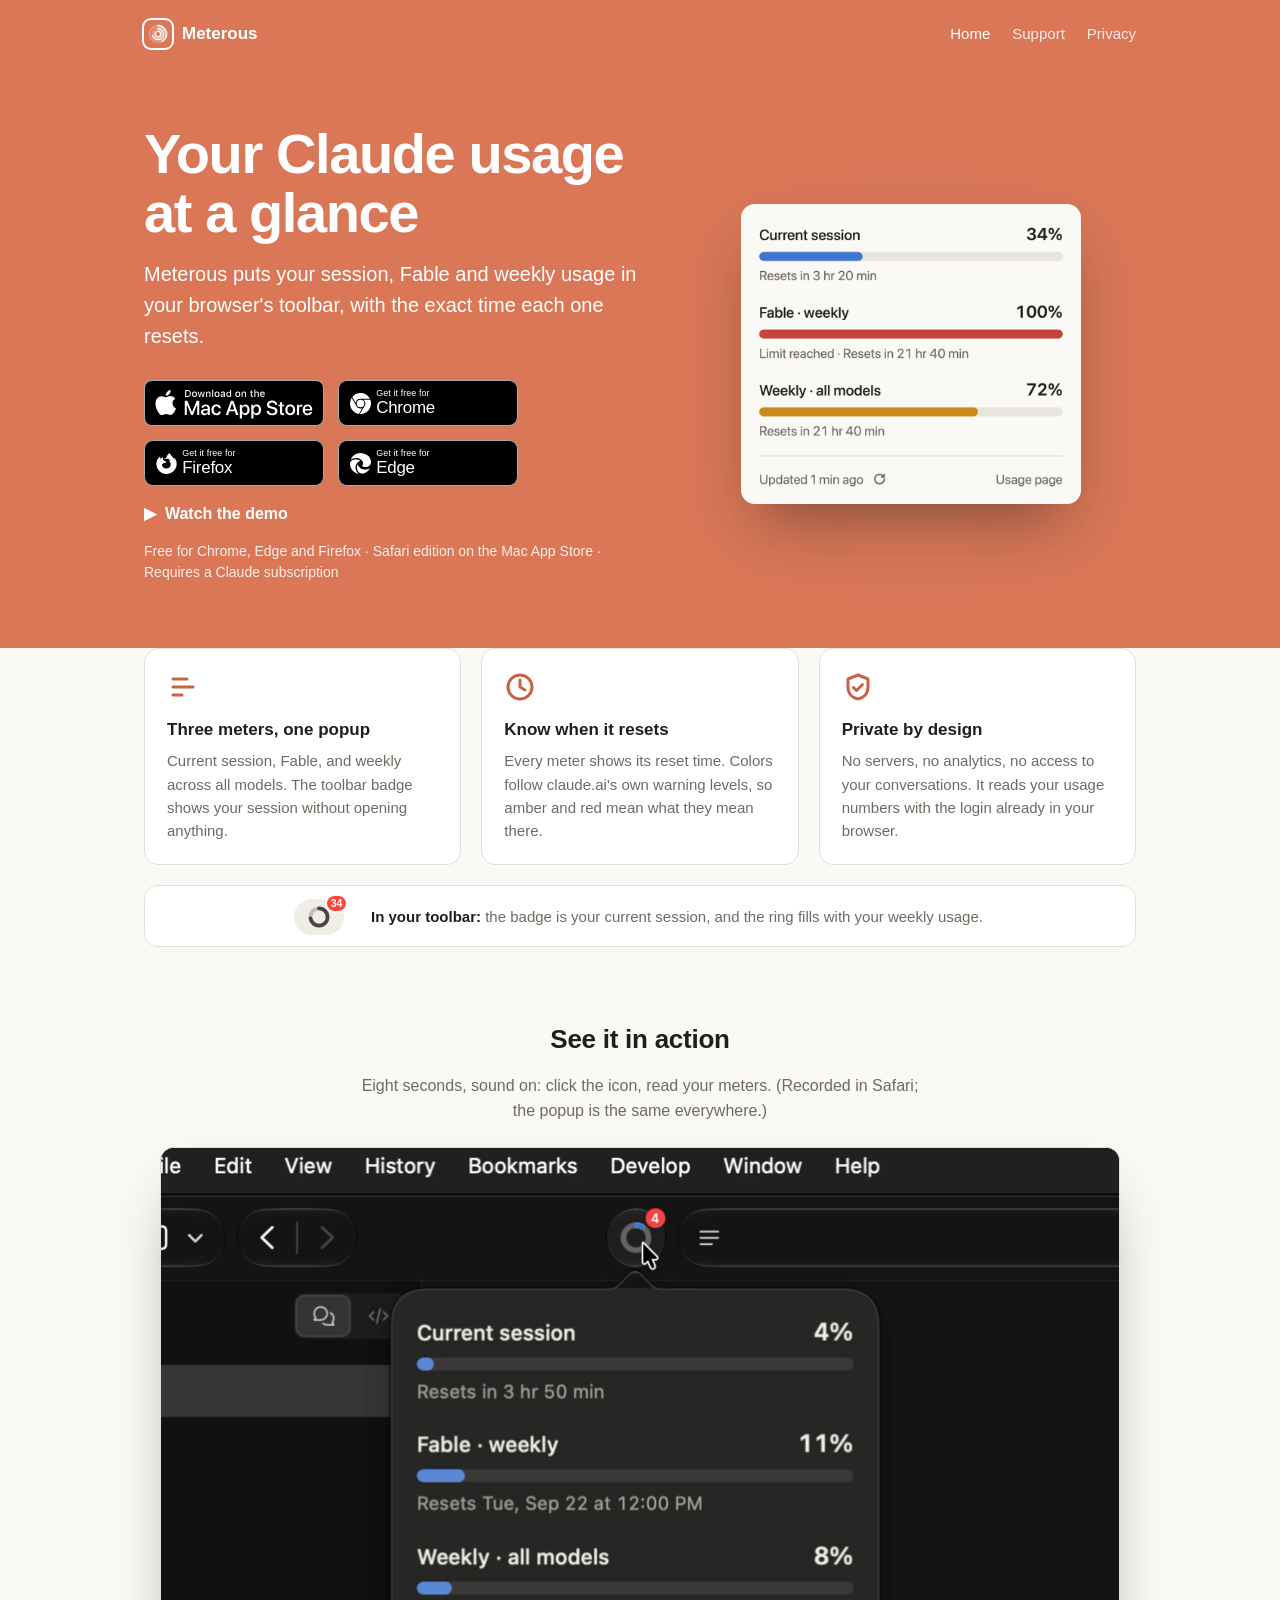
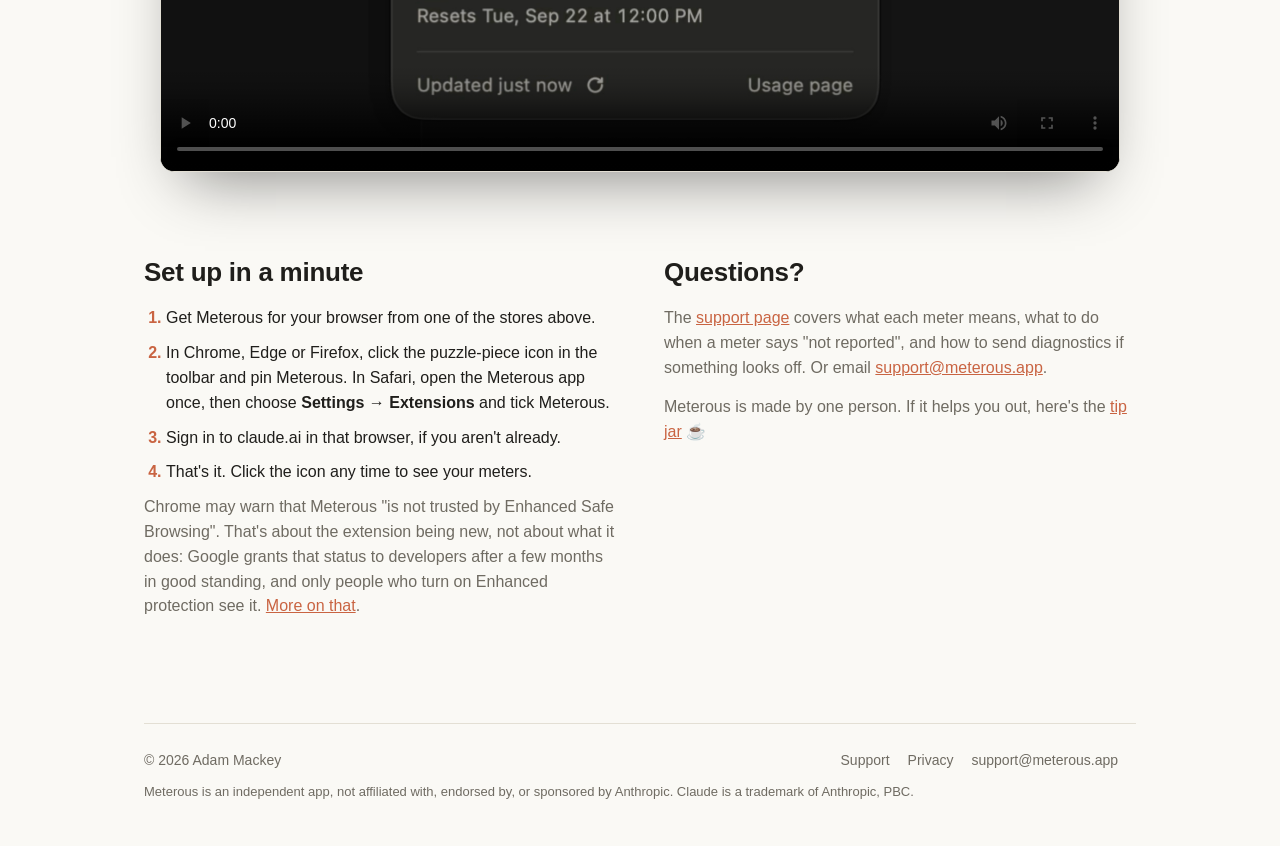
==== index.html @ 9066254f "The clay band from mackeye.app The nav and hero now sit on a full-width band of the icons' clay, #D9" ====
<!doctype html>
<html lang="en">
<head>
  <meta charset="utf-8">
  <meta name="viewport" content="width=device-width, initial-scale=1">
  <title>Meterous – your Claude usage at a glance</title>
  <meta name="description" content="A usage meter for Claude subscribers: session, Fable and weekly limits in your browser's toolbar, with the time each one resets. For Safari, Chrome, Edge and Firefox.">
  <meta name="theme-color" content="#c96442">
  <link rel="icon" type="image/png" sizes="192x192" href="favicon-192.png">
  <link rel="apple-touch-icon" href="icon.png">
  <meta property="og:type" content="website">
  <meta property="og:site_name" content="Meterous">
  <meta property="og:title" content="Meterous – your Claude usage at a glance">
  <meta property="og:description" content="A usage meter for Claude subscribers: session, Fable and weekly limits in your browser's toolbar, with the time each one resets. For Safari, Chrome, Edge and Firefox.">
  <meta property="og:url" content="https://meterous.app/">
  <link rel="canonical" href="https://meterous.app/">
  <script type="application/ld+json">{"@context": "https://schema.org", "@type": "WebSite", "name": "Meterous", "url": "https://meterous.app/"}</script>
  <meta property="og:image" content="https://meterous.app/og.png">
  <meta name="twitter:card" content="summary_large_image">
  <link rel="stylesheet" href="style.css?v=37">
</head>
<body>
<div class="wrap">
  <nav class="nav">
    <a class="brand" href="index.html"><img src="icon.png" width="28" height="28" alt="">Meterous</a>
    <div class="links"><a href="index.html" aria-current="page">Home</a><a href="support.html">Support</a><a href="privacy.html">Privacy</a></div>
  </nav>
  <section class="hero">
    <div>
      <h1>Your <span style="white-space:nowrap">Claude usage</span> <span style="white-space:nowrap">at a glance</span></h1>
      <p class="lead">Meterous puts your session, Fable and weekly usage in your browser's toolbar, with the exact time each one resets.</p>
      <div class="badges" id="installs">
        <a class="store-badge" href="https://apps.apple.com/app/id6812785648" rel="noopener"><img src="mac-app-store-badge-black.svg" width="180" height="46" alt="Download on the Mac App Store"></a>
        <a class="store-badge browser" href="https://chromewebstore.google.com/detail/meterous/bdcgeladkdlilimaijoaopiglppfdfkc" rel="noopener"><svg viewBox="0 0 24 24" width="24" height="24" fill="currentColor" aria-hidden="true"><path d="M12 0C8.21 0 4.831 1.757 2.632 4.501l3.953 6.848A5.454 5.454 0 0 1 12 6.545h10.691A12 12 0 0 0 12 0zM1.931 5.47A11.943 11.943 0 0 0 0 12c0 6.012 4.42 10.991 10.189 11.864l3.953-6.847a5.45 5.45 0 0 1-6.865-2.29zm13.342 2.166a5.446 5.446 0 0 1 1.45 7.09l.002.001h-.002l-5.344 9.257c.206.01.413.016.621.016 6.627 0 12-5.373 12-12 0-1.54-.29-3.011-.818-4.364zM12 16.364a4.364 4.364 0 1 1 0-8.728 4.364 4.364 0 0 1 0 8.728Z"/></svg><span><small>Get it free for</small>Chrome</span></a>
        <a class="store-badge browser" href="https://addons.mozilla.org/firefox/addon/meterous/" rel="noopener"><svg viewBox="0 0 24 24" width="24" height="24" fill="currentColor" aria-hidden="true"><path d="M8.824 7.287c.008 0 .004 0 0 0zm-2.8-1.4c.006 0 .003 0 0 0zm16.754 2.161c-.505-1.215-1.53-2.528-2.333-2.943.654 1.283 1.033 2.57 1.177 3.53l.002.02c-1.314-3.278-3.544-4.6-5.366-7.477-.091-.147-.184-.292-.273-.446a3.545 3.545 0 01-.13-.24 2.118 2.118 0 01-.172-.46.03.03 0 00-.027-.03.038.038 0 00-.021 0l-.006.001a.037.037 0 00-.01.005L15.624 0c-2.585 1.515-3.657 4.168-3.932 5.856a6.197 6.197 0 00-2.305.587.297.297 0 00-.147.37c.057.162.24.24.396.17a5.622 5.622 0 012.008-.523l.067-.005a5.847 5.847 0 011.957.222l.095.03a5.816 5.816 0 01.616.228c.08.036.16.073.238.112l.107.055a5.835 5.835 0 01.368.211 5.953 5.953 0 012.034 2.104c-.62-.437-1.733-.868-2.803-.681 4.183 2.09 3.06 9.292-2.737 9.02a5.164 5.164 0 01-1.513-.292 4.42 4.42 0 01-.538-.232c-1.42-.735-2.593-2.121-2.74-3.806 0 0 .537-2 3.845-2 .357 0 1.38-.998 1.398-1.287-.005-.095-2.029-.9-2.817-1.677-.422-.416-.622-.616-.8-.767a3.47 3.47 0 00-.301-.227 5.388 5.388 0 01-.032-2.842c-1.195.544-2.124 1.403-2.8 2.163h-.006c-.46-.584-.428-2.51-.402-2.913-.006-.025-.343.176-.389.206-.406.29-.787.616-1.136.974-.397.403-.76.839-1.085 1.303a9.816 9.816 0 00-1.562 3.52c-.003.013-.11.487-.19 1.073-.013.09-.026.181-.037.272a7.8 7.8 0 00-.069.667l-.002.034-.023.387-.001.06C.386 18.795 5.593 24 12.016 24c5.752 0 10.527-4.176 11.463-9.661.02-.149.035-.298.052-.448.232-1.994-.025-4.09-.753-5.844z"/></svg><span><small>Get it free for</small>Firefox</span></a>
        <a class="store-badge browser" href="https://microsoftedge.microsoft.com/addons/detail/meterous/lhjchlijanapakdhecnpmcanedojccgg" rel="noopener"><svg viewBox="0 0 24 24" width="24" height="24" fill="currentColor" aria-hidden="true"><path d="M21.86 17.86q.14 0 .25.12.1.13.1.25t-.11.33l-.32.46-.43.53-.44.5q-.21.25-.38.42l-.22.23q-.58.53-1.34 1.04-.76.51-1.6.91-.86.4-1.74.64t-1.67.24q-.9 0-1.69-.28-.8-.28-1.48-.78-.68-.5-1.22-1.17-.53-.66-.92-1.44-.38-.77-.58-1.6-.2-.83-.2-1.67 0-1 .32-1.96.33-.97.87-1.8.14.95.55 1.77.41.82 1.02 1.5.6.68 1.38 1.21.78.54 1.64.9.86.36 1.77.56.92.2 1.8.2 1.12 0 2.18-.24 1.06-.23 2.06-.72l.2-.1.2-.05zm-15.5-1.27q0 1.1.27 2.15.27 1.06.78 2.03.51.96 1.24 1.77.74.82 1.66 1.4-1.47-.2-2.8-.74-1.33-.55-2.48-1.37-1.15-.83-2.08-1.9-.92-1.07-1.58-2.33T.36 14.94Q0 13.54 0 12.06q0-.81.32-1.49.31-.68.83-1.23.53-.55 1.2-.96.66-.4 1.35-.66.74-.27 1.5-.39.78-.12 1.55-.12.7 0 1.42.1.72.12 1.4.35.68.23 1.32.57.63.35 1.16.83-.35 0-.7.07-.33.07-.65.23v-.02q-.63.28-1.2.74-.57.46-1.05 1.04-.48.58-.87 1.26-.38.67-.65 1.39-.27.71-.42 1.44-.15.72-.15 1.38zM11.96.06q1.7 0 3.33.39 1.63.38 3.07 1.15 1.43.77 2.62 1.93 1.18 1.16 1.98 2.7.49.94.76 1.96.28 1 .28 2.08 0 .89-.23 1.7-.24.8-.69 1.48-.45.68-1.1 1.22-.64.53-1.45.88-.54.24-1.11.36-.58.13-1.16.13-.42 0-.97-.03-.54-.03-1.1-.12-.55-.1-1.05-.28-.5-.19-.84-.5-.12-.09-.23-.24-.1-.16-.1-.33 0-.15.16-.35.16-.2.35-.5.2-.28.36-.68.16-.4.16-.95 0-1.06-.4-1.96-.4-.91-1.06-1.64-.66-.74-1.52-1.28-.86-.55-1.79-.89-.84-.3-1.72-.44-.87-.14-1.76-.14-1.55 0-3.06.45T.94 7.55q.71-1.74 1.81-3.13 1.1-1.38 2.52-2.35Q6.68 1.1 8.37.58q1.7-.52 3.58-.52Z"/></svg><span><small>Get it free for</small>Edge</span></a>
      </div>
      <p class="demo-link"><a id="watch-demo" href="#demo">▶&#xFE0E;&nbsp; Watch the demo</a></p>
      <p class="fineprint">Free for Chrome, Edge and Firefox · Safari edition on the Mac App Store · Requires a Claude subscription</p>
    </div>
    <div class="hero-shot">
      <picture>
        <source srcset="popup-dark.png" media="(prefers-color-scheme: dark)">
        <img src="popup-light.png" width="340" height="301" alt="The Meterous popup: three meters for the current session, Fable, and weekly usage">
      </picture>
    </div>
  </section>

  <section class="features">
    <div class="feature">
      <svg viewBox="0 0 32 32" width="32" height="32" fill="none" stroke="currentColor" stroke-width="3" stroke-linecap="round" aria-hidden="true"><path d="M6 8h14M6 16h20M6 24h9"/></svg>
      <h3>Three meters, one popup</h3>
      <p>Current session, Fable, and weekly across all models. The toolbar badge shows your session without opening anything.</p>
    </div>
    <div class="feature">
      <svg viewBox="0 0 32 32" width="32" height="32" fill="none" stroke="currentColor" stroke-width="3" stroke-linecap="round" aria-hidden="true"><circle cx="16" cy="16" r="12"/><path d="M16 9v7l5 3"/></svg>
      <h3>Know when it resets</h3>
      <p>Every meter shows its reset time. Colors follow claude.ai's own warning levels, so amber and red mean what they mean there.</p>
    </div>
    <div class="feature">
      <svg viewBox="0 0 32 32" width="32" height="32" fill="none" stroke="currentColor" stroke-width="3" stroke-linecap="round" stroke-linejoin="round" aria-hidden="true"><path d="M16 4l10 4v8c0 7-4.5 11-10 12C10.5 27 6 23 6 16V8z"/><path d="M11.5 16.5l3 3 6-6"/></svg>
      <h3>Private by design</h3>
      <p>No servers, no analytics, no access to your conversations. It reads your usage numbers with the login already in your browser.</p>
    </div>
  </section>

  <aside class="toolbar-note">
    <svg class="toolbar-icon" viewBox="0 0 60 44" width="60" height="44" role="img" aria-label="The Meterous toolbar icon: a ring partly filled, with a red badge reading 34">
      <rect class="tb-capsule" x="1" y="7" width="50" height="36" rx="18"/>
      <circle class="tb-track" cx="26" cy="25" r="8.6" fill="none" stroke-width="3.8"/>
      <circle class="tb-arc" cx="26" cy="25" r="8.6" fill="none" stroke-width="3.8" stroke-linecap="round" stroke-dasharray="38.9 54" transform="rotate(-90 26 25)"/>
      <rect class="tb-badge" x="33" y="3" width="21" height="17" rx="8.5"/>
      <text class="tb-badge-text" x="43.5" y="15.4" text-anchor="middle">34</text>
    </svg>
    <p><strong>In your toolbar:</strong> the badge is your current session, and the ring fills with your weekly usage.</p>
  </aside>

  <section class="demo" id="demo">
    <h2 class="section-title">See it in action</h2>
    <p class="section-note">Eight seconds, sound on: click the icon, read your meters. (Recorded in Safari; the popup is the same everywhere.)</p>
    <video class="demo-video" controls preload="metadata" playsinline poster="demo-poster.jpg?v=2" width="1920" height="1248">
      <source src="demo.mp4?v=2" type="video/mp4">
      Your browser can't play this video. <a href="demo.mp4?v=2">Download it</a> instead.
    </video>
  </section>

  <section class="howto">
    <div>
      <h2 class="section-title">Set up in a minute</h2>
      <ol class="steps">
        <li>Get Meterous for your browser from one of the stores above.</li>
        <li>In Chrome, Edge or Firefox, click the puzzle-piece icon in the toolbar and pin Meterous. In Safari, open the Meterous app once, then choose <strong>Settings → Extensions</strong> and tick Meterous.</li>
        <li>Sign in to claude.ai in that browser, if you aren't already.</li>
        <li>That's it. Click the icon any time to see your meters.</li>
      </ol>
      <p class="section-note">Chrome may warn that Meterous "is not trusted by Enhanced Safe Browsing". That's about the extension being new, not about what it does: Google grants that status to developers after a few months in good standing, and only people who turn on Enhanced protection see it. <a href="support.html">More on that</a>.</p>
    </div>
    <div>
      <h2 class="section-title">Questions?</h2>
      <p class="section-note">The <a href="support.html">support page</a> covers what each meter means, what to do when a meter says "not reported", and how to send diagnostics if something looks off. Or email <a href="mailto:support@meterous.app">support@meterous.app</a>.</p>
      <p class="section-note coffee">Meterous is made by one person. If it helps you out, here's the <a href="https://buymeacoffee.com/adammackey" rel="noopener">tip jar</a> ☕</p>
    </div>
  </section>
  <footer>
    <div class="row">
      <span>© 2026 Adam Mackey</span>
      <span><a href="support.html">Support</a><a href="privacy.html">Privacy</a><a href="mailto:support@meterous.app">support@meterous.app</a></span>
    </div>
    <p class="legal">Meterous is an independent app, not affiliated with, endorsed by, or sponsored by Anthropic. Claude is a trademark of Anthropic, PBC.</p>
  </footer>
</div>
<script>
  // "Watch the demo": scroll to the player and start it (a click counts as a user gesture).
  document.getElementById("watch-demo").addEventListener("click", (e) => {
    const video = document.querySelector(".demo-video");
    if (!video) return;
    e.preventDefault();
    video.scrollIntoView({ behavior: "smooth", block: "center" });
    video.play().catch(() => {});
  });
</script>
</body>
</html>
---- style.css ----
/* ==== BEGIN SHARED — generated from ~/SiteStyle/base.css by ~/SiteStyle/sync.py. Edit it there, not here. ==== */
/* Shared stylesheet for meterous.app and pulseous.app.
   This file is the source of truth. ~/SiteStyle/sync.py copies it, verbatim, into
   the marked block at the top of each site's style.css; each site's own components
   follow that block. Edit here, then run sync.py — never edit the copies. */
:root {
  color-scheme: light dark;
  --bg: #faf9f5;
  --card: #ffffff;
  --text: #1f1e1b;
  --muted: #6f6b62;
  --line: #e3dfd4;
  --accent: #c96442;
  --band: #d97757;   /* the apps' clay: their icons' colour, and MackEye's --clay */
  --on-band: #fff;
}
@media (prefers-color-scheme: dark) {
  :root { --bg: #262624; --card: #2f2e2b; --text: #f0eee6; --muted: #a6a39a; --line: #3f3d39; --accent: #d97757; }
}
* { box-sizing: border-box; }
body {
  margin: 0;
  background: var(--bg);
  color: var(--text);
  font: 16px/1.55 -apple-system, BlinkMacSystemFont, "Helvetica Neue", Helvetica, Arial, sans-serif;
}
/* The hero glow reaches past the screenshot, and on a phone that is past the edge of the
   screen: the page scrolled sideways, and Chrome on Android zoomed out to fit it. Clip it
   at the edge. It has to be on both elements: set on body alone, the value is handed up
   to the viewport and body itself goes back to visible, so nothing is clipped. */
html, body { overflow-x: hidden; overflow-x: clip; }
a { color: var(--accent); }
.wrap { max-width: 1040px; margin: 0 auto; padding: 0 24px; }
.narrow { max-width: 720px; }

/* The band, as on mackeye.app (2026-09-28): the nav and the hero sit on a full-width
   band of the apps' clay, with white text, in light and dark mode alike. It's their own
   background, stretched to the window's edges by a spread shadow and clipped back to
   their height, so the markup stays as it is. Support and Privacy get just the nav. */
.nav, .hero { background: var(--band); box-shadow: 0 0 0 100vmax var(--band); clip-path: inset(0 -100vmax); }

/* Navigation */
.nav { display: flex; align-items: center; justify-content: space-between; padding: 20px 0; }
.brand { display: flex; align-items: center; gap: 10px; color: var(--on-band); text-decoration: none; font-weight: 600; font-size: 17px; }
/* A white ring, so the clay tile doesn't vanish into the clay band. */
.brand img { width: 28px; height: 28px; border-radius: 7px; box-shadow: 0 0 0 2px var(--on-band); }
.nav .links a { margin-left: 22px; color: var(--on-band); opacity: 0.85; text-decoration: none; font-size: 15px; }
.nav .links a:hover, .nav .links a[aria-current] { opacity: 1; }

/* Home: hero */
.hero { display: grid; grid-template-columns: 1.1fr 1fr; gap: 48px; align-items: center; padding: 56px 0 64px; }
.hero h1 { margin: 0 0 16px; font-size: 56px; line-height: 1.06; letter-spacing: -0.025em; text-wrap: balance; color: var(--on-band); }
.lead { margin: 0 0 28px; font-size: 20px; color: var(--muted); }
.cta { display: inline-flex; align-items: center; gap: 9px; padding: 12px 20px; border-radius: 10px; background: var(--accent); color: #fff; text-decoration: none; font-weight: 600; }
.cta svg { display: block; flex: none; }
.demo-link { margin: 16px 0 0; }
.demo-link a { color: var(--text); font-weight: 600; text-decoration: none; }
.demo-link a:hover { color: var(--accent); }
.cta:hover { filter: brightness(1.06); }
.cta.soon { background: var(--card); color: var(--muted); border: 1px solid var(--line); font-weight: 500; }
.cta-row { display: flex; flex-wrap: wrap; gap: 12px; align-items: center; }
.fineprint { margin: 14px 0 0; font-size: 14px; color: var(--muted); }
/* On the band. White on clay is 3.1:1, so the lead gets a little more weight. */
.hero .lead { color: var(--on-band); font-weight: 500; }
.hero .fineprint { color: var(--on-band); opacity: 0.88; }
.hero .demo-link a, .hero .demo-link a:hover { color: var(--on-band); }
.hero .demo-link a:hover { text-decoration: underline; }
/* Store badges. Apple's badge is Apple's own artwork, shown exactly as supplied: its
   marketing guidelines ask for the black one whenever other stores' badges sit beside
   it, first in the row, never modified or animated (so: no hover effect), at least 40px
   tall, with clear space of a quarter of its height. The browser badges are ours, drawn
   to match it. Their glyph and type are sized in cqw, relative to the badge, so they
   shrink in step with Apple's artwork when the grid narrows on a phone; the px values
   are for browsers without container units. The logo sits at the left inset Apple's
   logo uses and the text follows it, left-aligned, the way Apple's badge is laid out.
   Centring the text was tried twice (logo and text centred together, then text centred
   beside a left logo) and both looked off next to Apple's badge. */
.badges { display: grid; grid-template-columns: repeat(2, minmax(0, 180px)); gap: 14px; }
.store-badge { display: block; border-radius: 5% / 19.5%; color: #fff; text-decoration: none; }
.store-badge img { display: block; width: 100%; height: auto; }
.store-badge.browser { container-type: inline-size; display: flex; align-items: center; gap: 3.6%; aspect-ratio: 156.1 / 40; padding: 0 5.9%; border: 1px solid #a6a6a6; background: #000; }
.store-badge.browser svg { display: block; flex: none; width: 24px; height: 24px; width: 13.4cqw; height: 13.4cqw; }
.store-badge.browser span { display: block; font-size: 19.5px; font-size: 10.8cqw; font-weight: 450; line-height: 1; letter-spacing: -0.015em; white-space: nowrap; }
.store-badge.browser small { display: block; margin-bottom: 2px; margin-bottom: 0.9cqw; font-size: 10px; font-size: 5.7cqw; font-weight: 400; letter-spacing: 0.01em; }
/* On the band, a deep shadow gives the popup its depth. (It had a clay glow behind it,
   which meant nothing once the band was clay too.) */
.hero-shot { position: relative; margin: 0; justify-self: center; }
.hero-shot picture { display: block; }
.hero-shot img { display: block; width: 340px; max-width: 100%; height: auto; border-radius: 14px; box-shadow: 0 30px 60px -20px rgba(31, 30, 27, 0.5); }

/* Home: features and steps */
.features { display: grid; grid-template-columns: repeat(3, 1fr); gap: 20px; padding-bottom: 20px; }
.feature { padding: 22px; border-radius: 14px; background: var(--card); border: 1px solid var(--line); }
.feature svg { display: block; width: 32px; height: 32px; margin-bottom: 14px; color: var(--accent); }
.feature h3 { margin: 0 0 6px; font-size: 17px; }
.feature p { margin: 0; font-size: 15px; color: var(--muted); }
.howto { display: grid; grid-template-columns: 1fr 1fr; gap: 48px; padding-bottom: 80px; }
.section-title { margin: 0 0 14px; font-size: 26px; letter-spacing: -0.01em; }
.section-note { margin: 0; color: var(--muted); }
.coffee { margin-top: 14px; }
ol.steps { margin: 0; padding-left: 22px; }
ol.steps li { margin: 10px 0; }
ol.steps li::marker { color: var(--accent); font-weight: 600; }

/* Home: demo video */
.demo { padding-bottom: 80px; text-align: center; }
.demo .section-note { max-width: 560px; margin: 0 auto; }
.demo-video { display: block; width: 100%; max-width: 960px; height: auto; margin: 24px auto 0; border-radius: 14px; border: 1px solid var(--line); box-shadow: 0 30px 60px -24px rgba(0, 0, 0, 0.45); background: #000; }

/* Support and privacy pages */
header.page { text-align: left; margin: 24px 0 36px; }
header.page img { width: 88px; height: 88px; border-radius: 20px; }
header.page h1 { margin: 12px 0 4px; font-size: 32px; letter-spacing: -0.01em; }
.tagline { margin: 0; font-size: 18px; color: var(--muted); }
h2 { margin: 40px 0 12px; font-size: 20px; }
h3 { margin: 24px 0 6px; font-size: 16px; }
.note { padding: 14px 18px; border-radius: 12px; background: var(--card); border: 1px solid var(--line); }
kbd { padding: 1px 6px; border: 1px solid var(--line); border-bottom-width: 2px; border-radius: 5px; background: var(--card); font: 13px ui-monospace, Menlo, monospace; }

/* Footer */
footer { margin-top: 24px; border-top: 1px solid var(--line); padding: 26px 0 44px; font-size: 14px; color: var(--muted); }
footer .row { display: flex; flex-wrap: wrap; gap: 8px 24px; justify-content: space-between; }
footer a { color: var(--muted); text-decoration: none; margin-right: 18px; }
footer a:hover { color: var(--text); }
footer .legal { margin: 10px 0 0; font-size: 13px; }

@media (max-width: 980px) {
  .hero { grid-template-columns: 1fr; gap: 36px; padding: 32px 0 56px; }
}

@media (max-width: 760px) {
  .hero { grid-template-columns: 1fr; gap: 32px; padding: 24px 0 48px; }
  .hero h1 { font-size: 36px; }
  .features, .howto { grid-template-columns: 1fr; }
}

/* Narrower than this, two badges side by side would take Apple's below its 40px minimum. */
@media (max-width: 374px) {
  .badges { grid-template-columns: minmax(0, 180px); }
}
/* ==== END SHARED ==== */

/* ==== Meterous only ==== */

/* One slim line under the hero: what the toolbar icon is telling you. */
.toolbar-note { display: flex; align-items: center; justify-content: center; gap: 18px; margin: 0 0 72px; padding: 10px 22px 10px 18px; border-radius: 14px; background: var(--card); border: 1px solid var(--line); }
.toolbar-note p { margin: 0; color: var(--muted); font-size: 15px; }
.toolbar-note strong { color: var(--text); font-weight: 600; }
/* The real toolbar icon, as Safari draws it on most sites: grey ring (weekly), red badge (session). */
.toolbar-icon { display: block; flex: none; width: 60px; height: 44px; margin-top: -4px; }
.tb-capsule { fill: var(--line); opacity: 0.55; }
.tb-track { stroke: var(--muted); opacity: 0.35; }
.tb-arc { stroke: var(--text); opacity: 0.75; }
.tb-badge { fill: #ff453a; stroke: var(--card); stroke-width: 2; }
.tb-badge-text { fill: #fff; font: 700 10.5px -apple-system, BlinkMacSystemFont, "Helvetica Neue", sans-serif; }
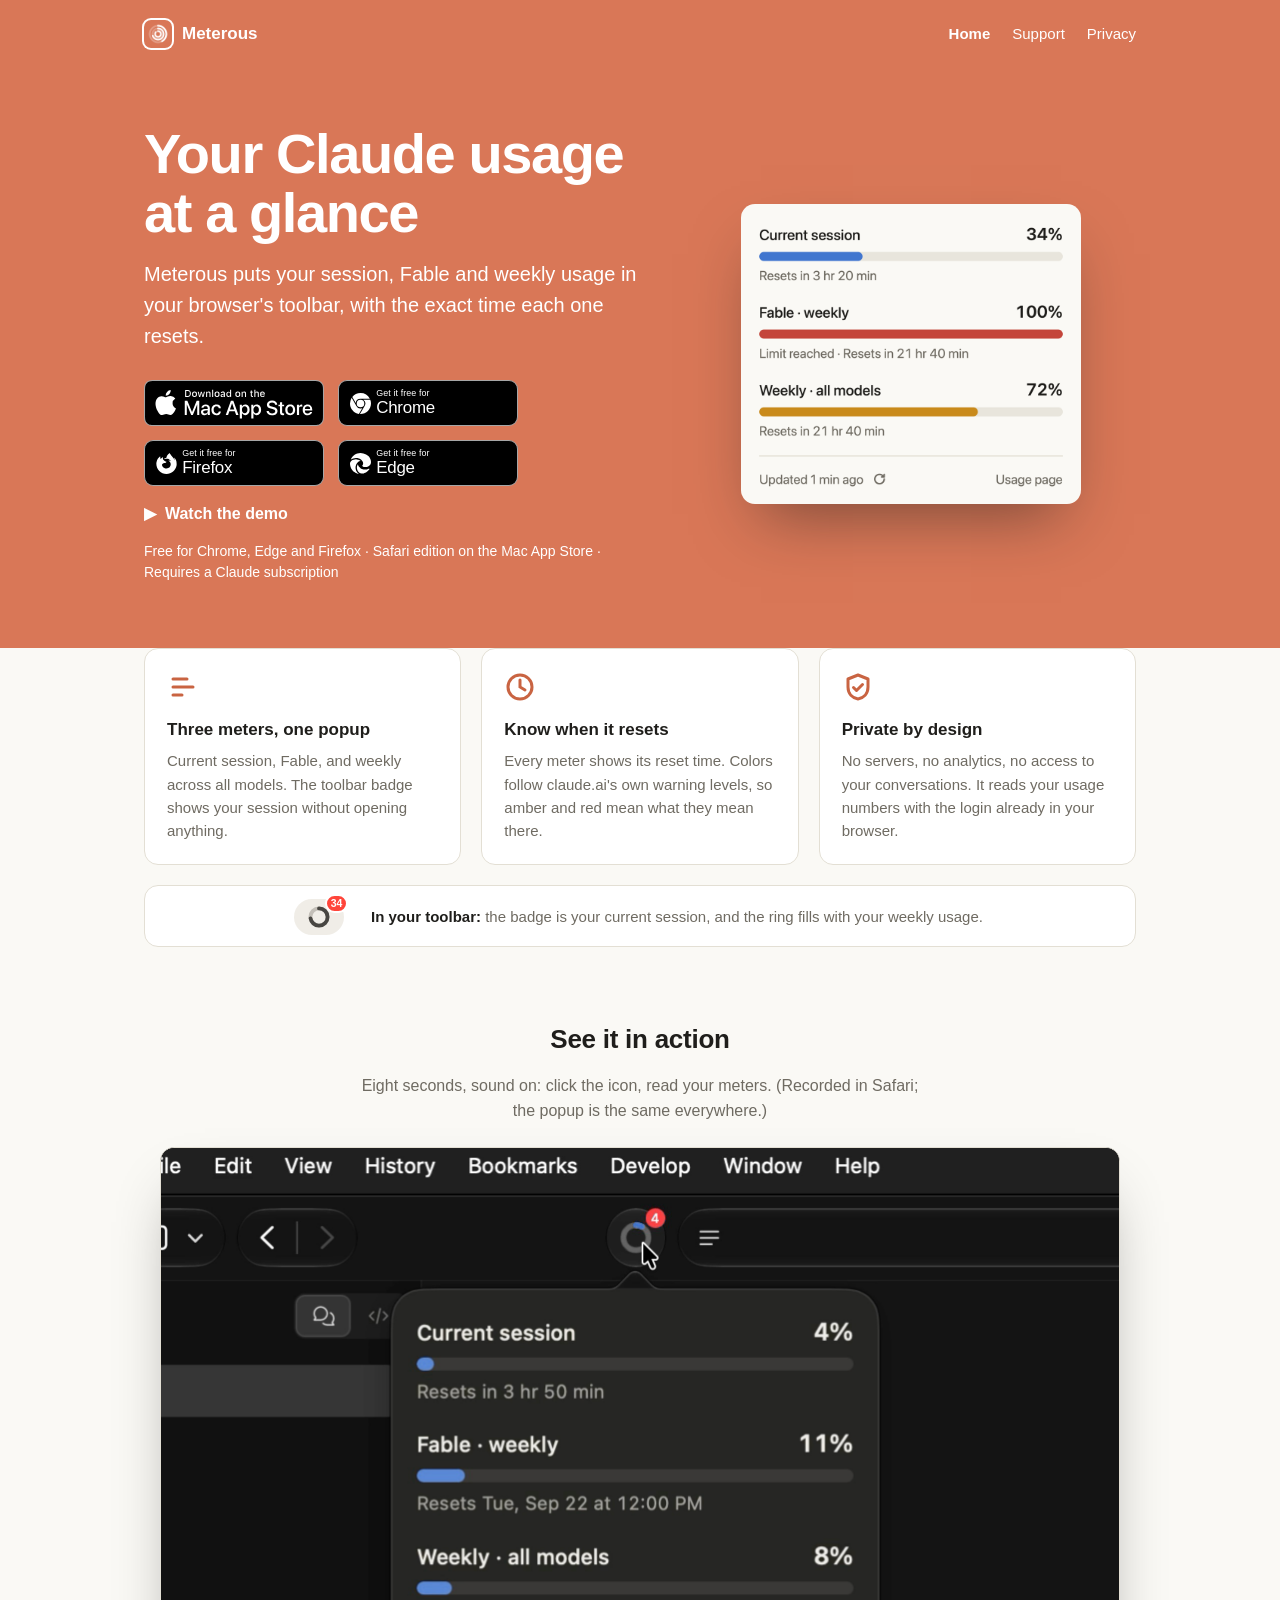
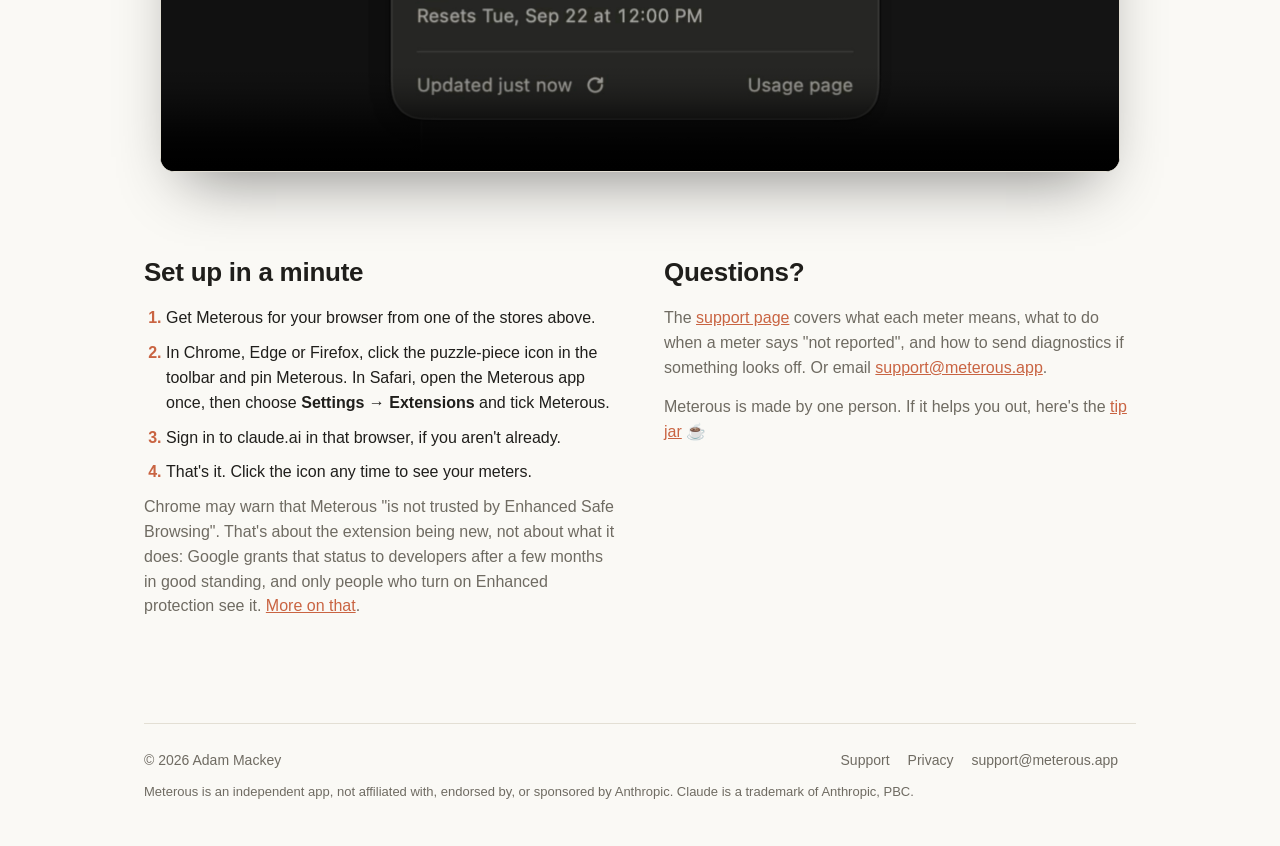
==== commit c96000a7: "Clearer text on the clay band, and a nav that fits at 320px The nav links and the hero's fine print " ====
--- a/index.html
+++ b/index.html
@@ -17,7 +17,7 @@
   <script type="application/ld+json">{"@context": "https://schema.org", "@type": "WebSite", "name": "Meterous", "url": "https://meterous.app/"}</script>
   <meta property="og:image" content="https://meterous.app/og.png">
   <meta name="twitter:card" content="summary_large_image">
-  <link rel="stylesheet" href="style.css?v=37">
+  <link rel="stylesheet" href="style.css?v=38">
 </head>
 <body>
 <div class="wrap">
--- a/style.css
+++ b/style.css
@@ -38,14 +38,20 @@
    background, stretched to the window's edges by a spread shadow and clipped back to
    their height, so the markup stays as it is. Support and Privacy get just the nav. */
 .nav, .hero { background: var(--band); box-shadow: 0 0 0 100vmax var(--band); clip-path: inset(0 -100vmax); }
+/* The nav's clay reaches 1px under it, so where it meets the hero mid-pixel the page
+   behind can't show through as a dark hairline. The hero paints over the overlap. */
+.nav { clip-path: inset(0 -100vmax -1px); }
 
 /* Navigation */
 .nav { display: flex; align-items: center; justify-content: space-between; padding: 20px 0; }
 .brand { display: flex; align-items: center; gap: 10px; color: var(--on-band); text-decoration: none; font-weight: 600; font-size: 17px; }
 /* A white ring, so the clay tile doesn't vanish into the clay band. */
 .brand img { width: 28px; height: 28px; border-radius: 7px; box-shadow: 0 0 0 2px var(--on-band); }
-.nav .links a { margin-left: 22px; color: var(--on-band); opacity: 0.85; text-decoration: none; font-size: 15px; }
-.nav .links a:hover, .nav .links a[aria-current] { opacity: 1; }
+/* Full white: dimming them dropped them to about 2.7:1 on the clay. The current page is
+   marked by weight instead. */
+.nav .links a { margin-left: 22px; color: var(--on-band); text-decoration: none; font-size: 15px; }
+.nav .links a[aria-current] { font-weight: 600; }
+.nav .links a:hover { text-decoration: underline; text-underline-offset: 4px; }
 
 /* Home: hero */
 .hero { display: grid; grid-template-columns: 1.1fr 1fr; gap: 48px; align-items: center; padding: 56px 0 64px; }
@@ -62,7 +68,7 @@
 .fineprint { margin: 14px 0 0; font-size: 14px; color: var(--muted); }
 /* On the band. White on clay is 3.1:1, so the lead gets a little more weight. */
 .hero .lead { color: var(--on-band); font-weight: 500; }
-.hero .fineprint { color: var(--on-band); opacity: 0.88; }
+.hero .fineprint { color: var(--on-band); }
 .hero .demo-link a, .hero .demo-link a:hover { color: var(--on-band); }
 .hero .demo-link a:hover { text-decoration: underline; }
 /* Store badges. Apple's badge is Apple's own artwork, shown exactly as supplied: its
@@ -134,6 +140,13 @@
   .features, .howto { grid-template-columns: 1fr; }
 }
 
+/* Narrower than 360px the nav doesn't fit on one line, and the overflow clip cut off its last
+   link ("Privacy" at 320px). Let the links drop to a second line instead. */
+@media (max-width: 359px) {
+  .nav { flex-wrap: wrap; row-gap: 6px; }
+  .nav .links a:first-child { margin-left: 0; }
+}
+
 /* Narrower than this, two badges side by side would take Apple's below its 40px minimum. */
 @media (max-width: 374px) {
   .badges { grid-template-columns: minmax(0, 180px); }
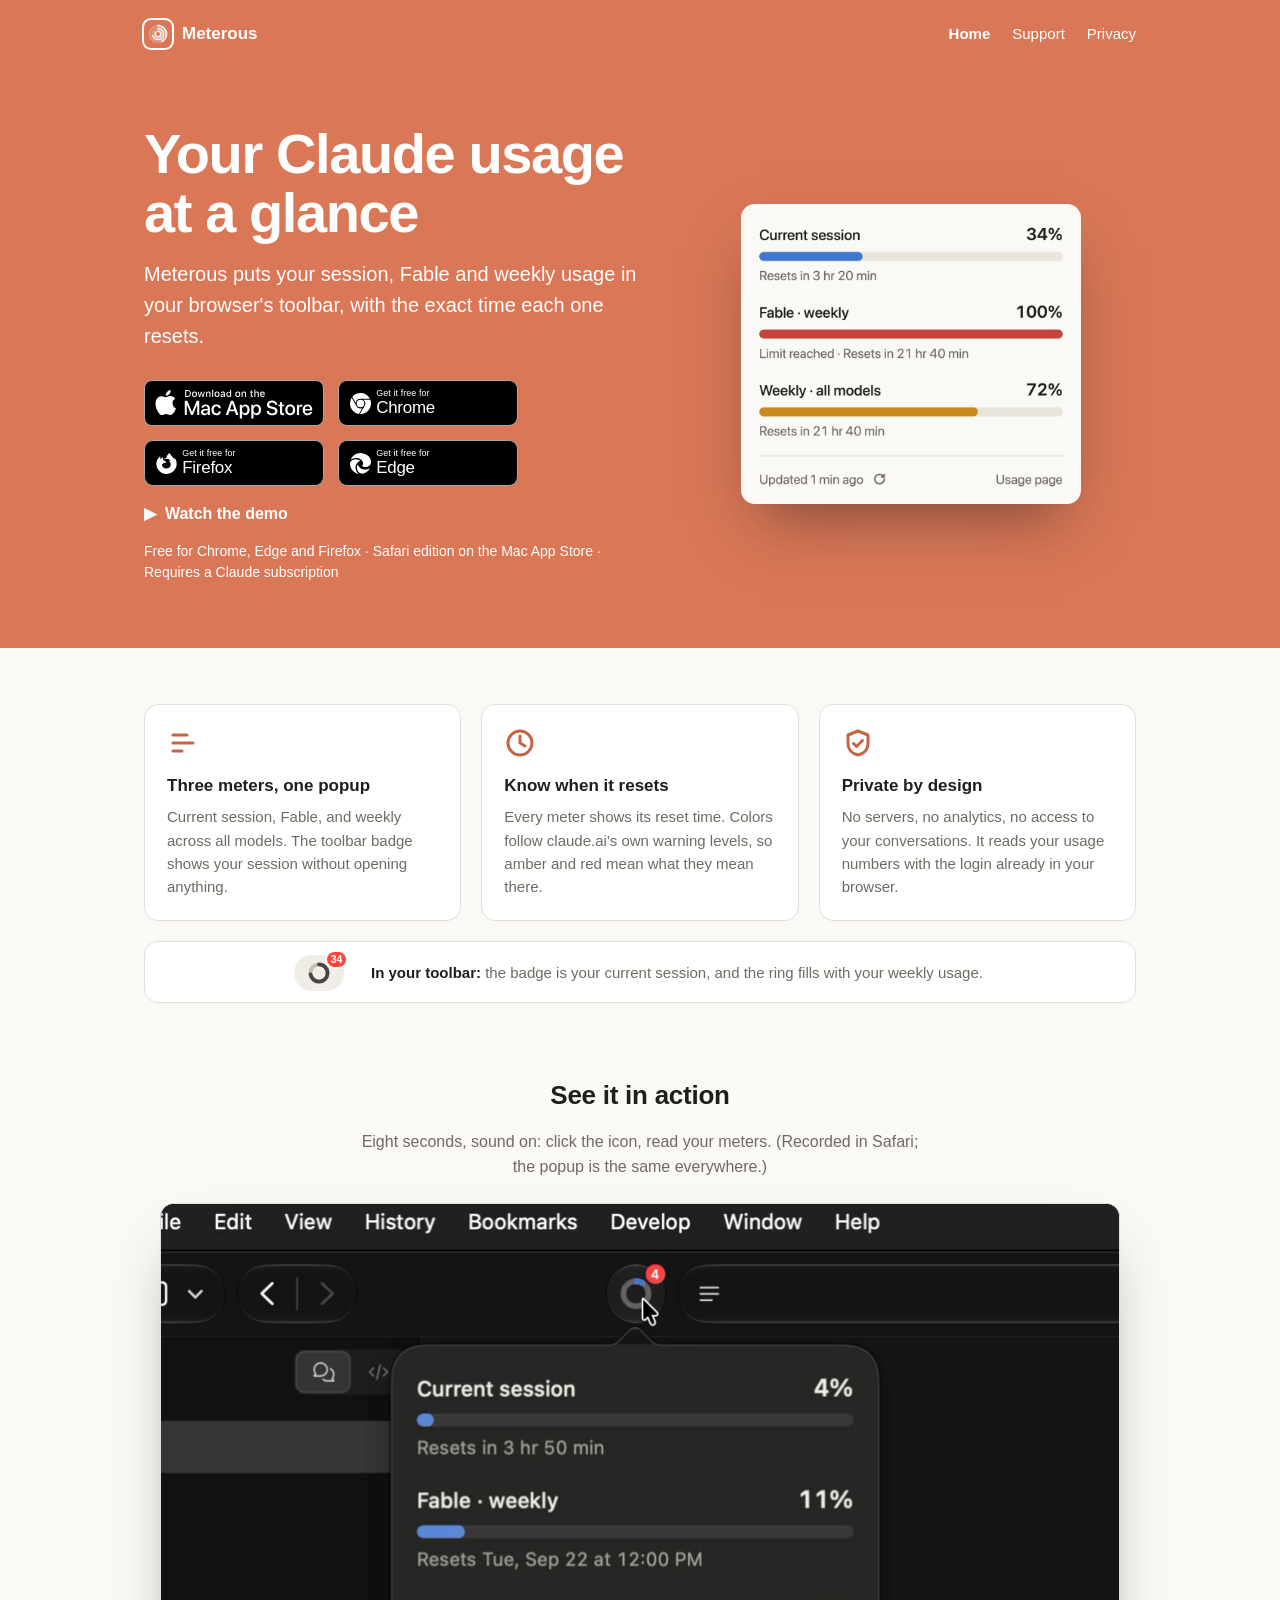
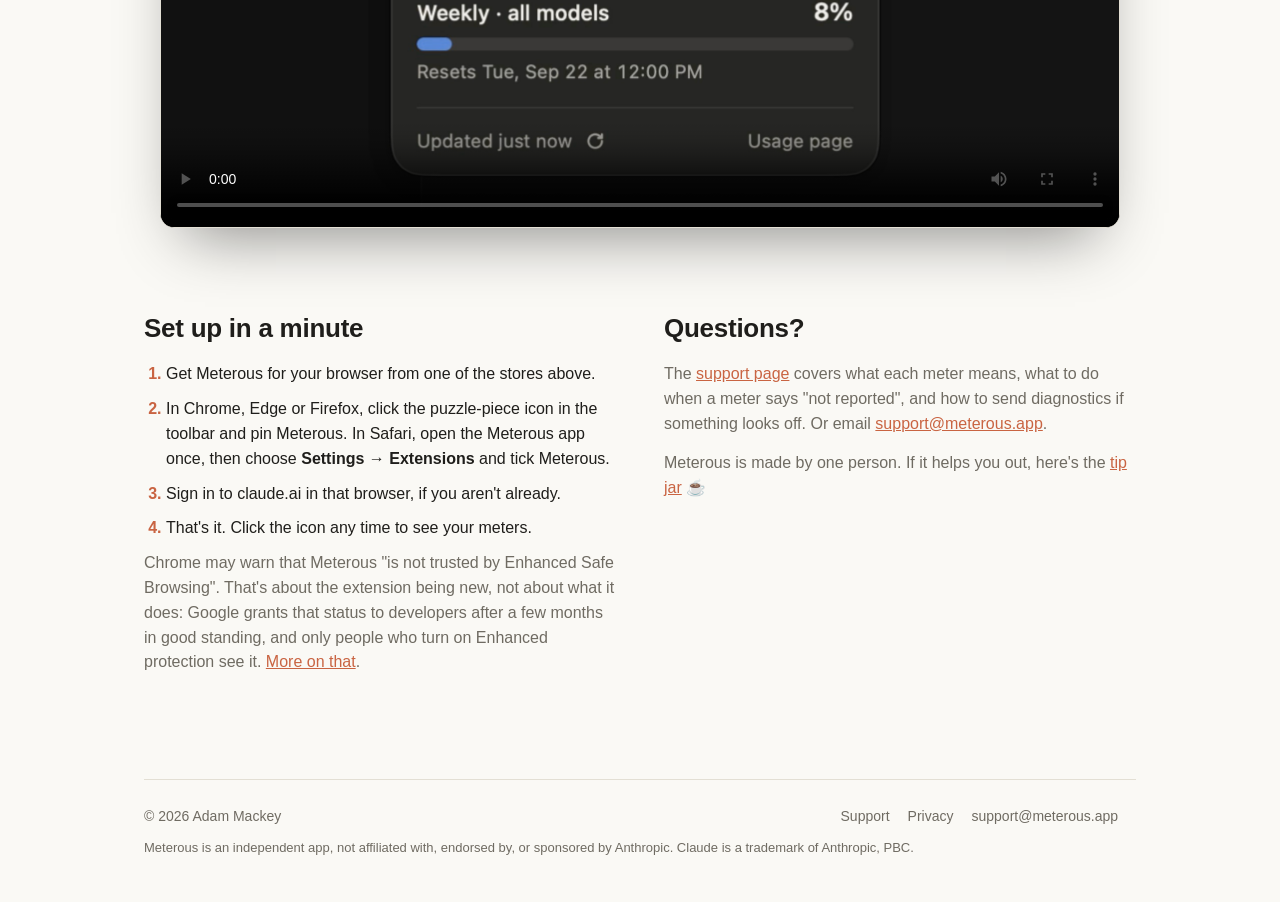
==== commit 9a95868c: "Space between the clay band and the first cards Synced from ~/SiteStyle: a 56px margin under the her" ====
--- a/index.html
+++ b/index.html
@@ -17,7 +17,7 @@
   <script type="application/ld+json">{"@context": "https://schema.org", "@type": "WebSite", "name": "Meterous", "url": "https://meterous.app/"}</script>
   <meta property="og:image" content="https://meterous.app/og.png">
   <meta name="twitter:card" content="summary_large_image">
-  <link rel="stylesheet" href="style.css?v=38">
+  <link rel="stylesheet" href="style.css?v=39">
 </head>
 <body>
 <div class="wrap">
--- a/style.css
+++ b/style.css
@@ -41,6 +41,9 @@
 /* The nav's clay reaches 1px under it, so where it meets the hero mid-pixel the page
    behind can't show through as a dark hairline. The hero paints over the overlap. */
 .nav { clip-path: inset(0 -100vmax -1px); }
+/* The band paints the hero's padding too, so the space between the band and the first
+   cards has to be a margin: 56px, the gap Pulseous already leaves between its two rows of cards. */
+.hero { margin-bottom: 56px; }
 
 /* Navigation */
 .nav { display: flex; align-items: center; justify-content: space-between; padding: 20px 0; }
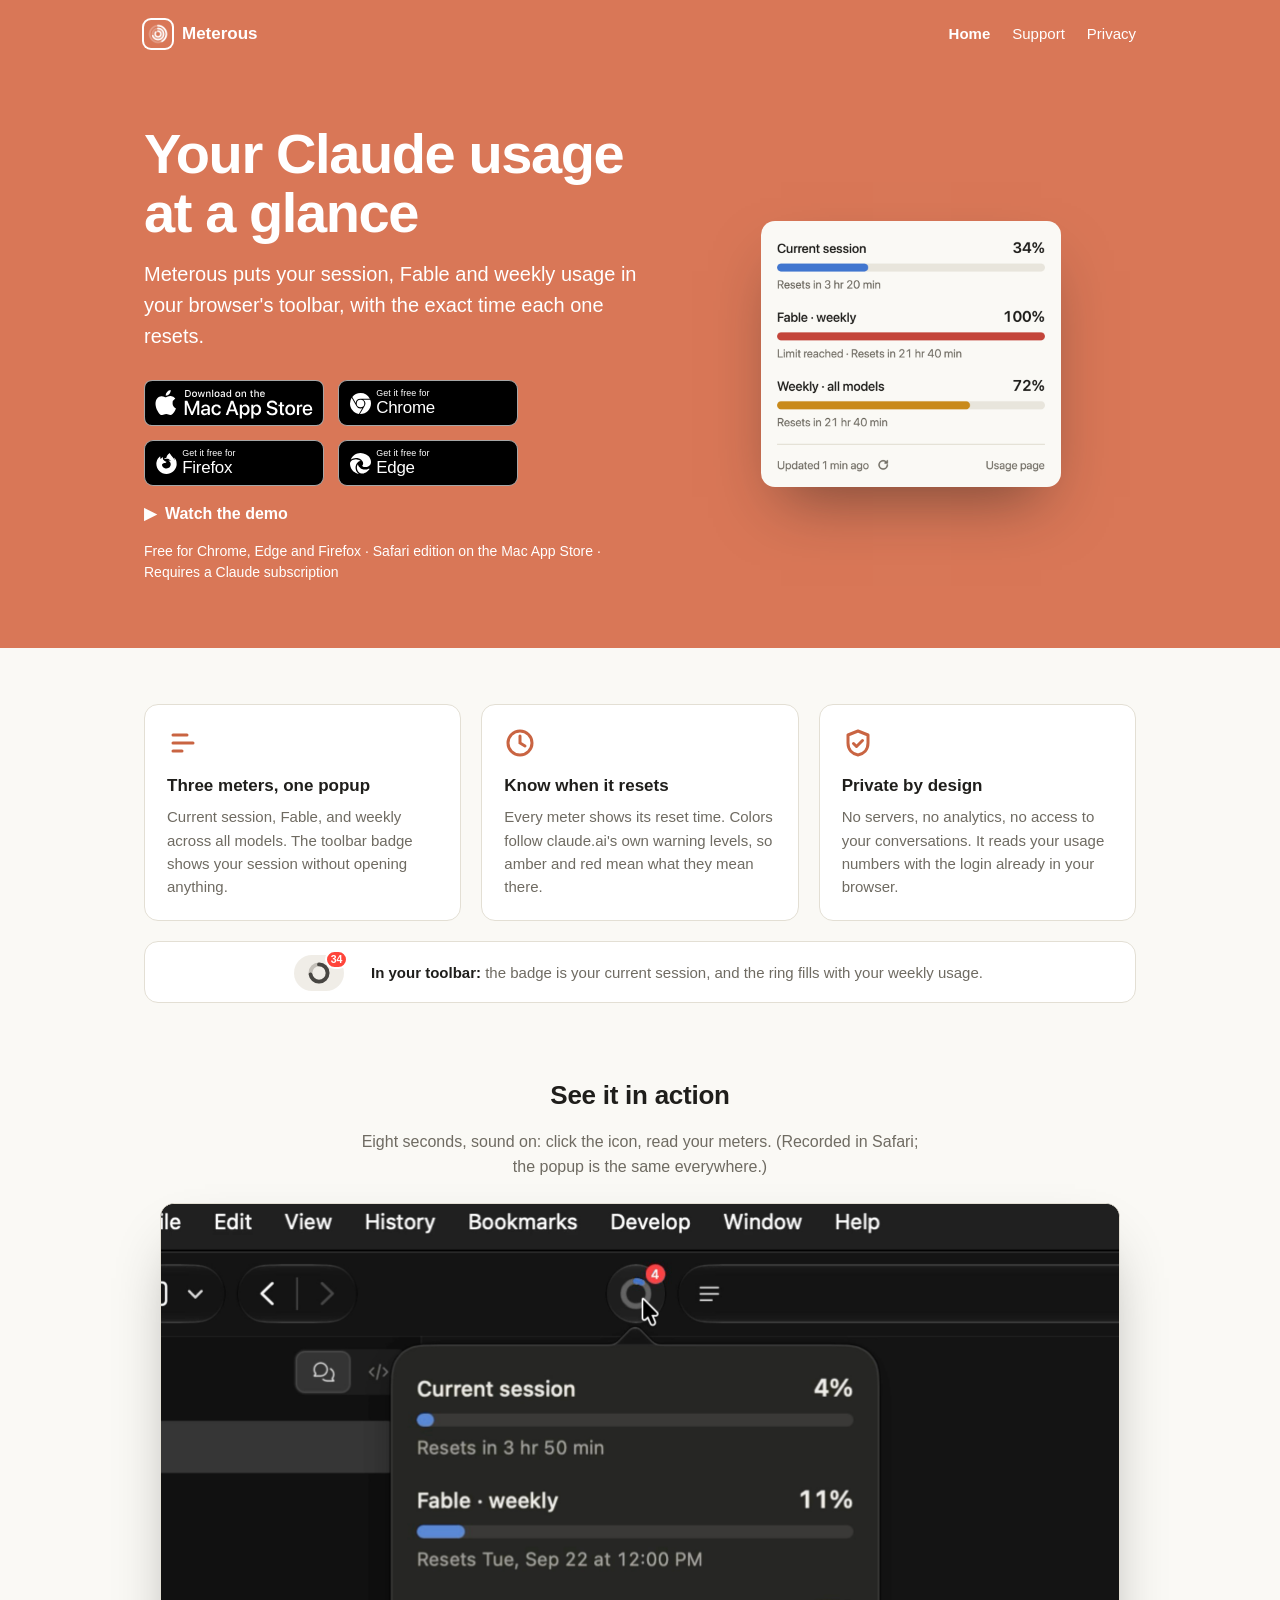
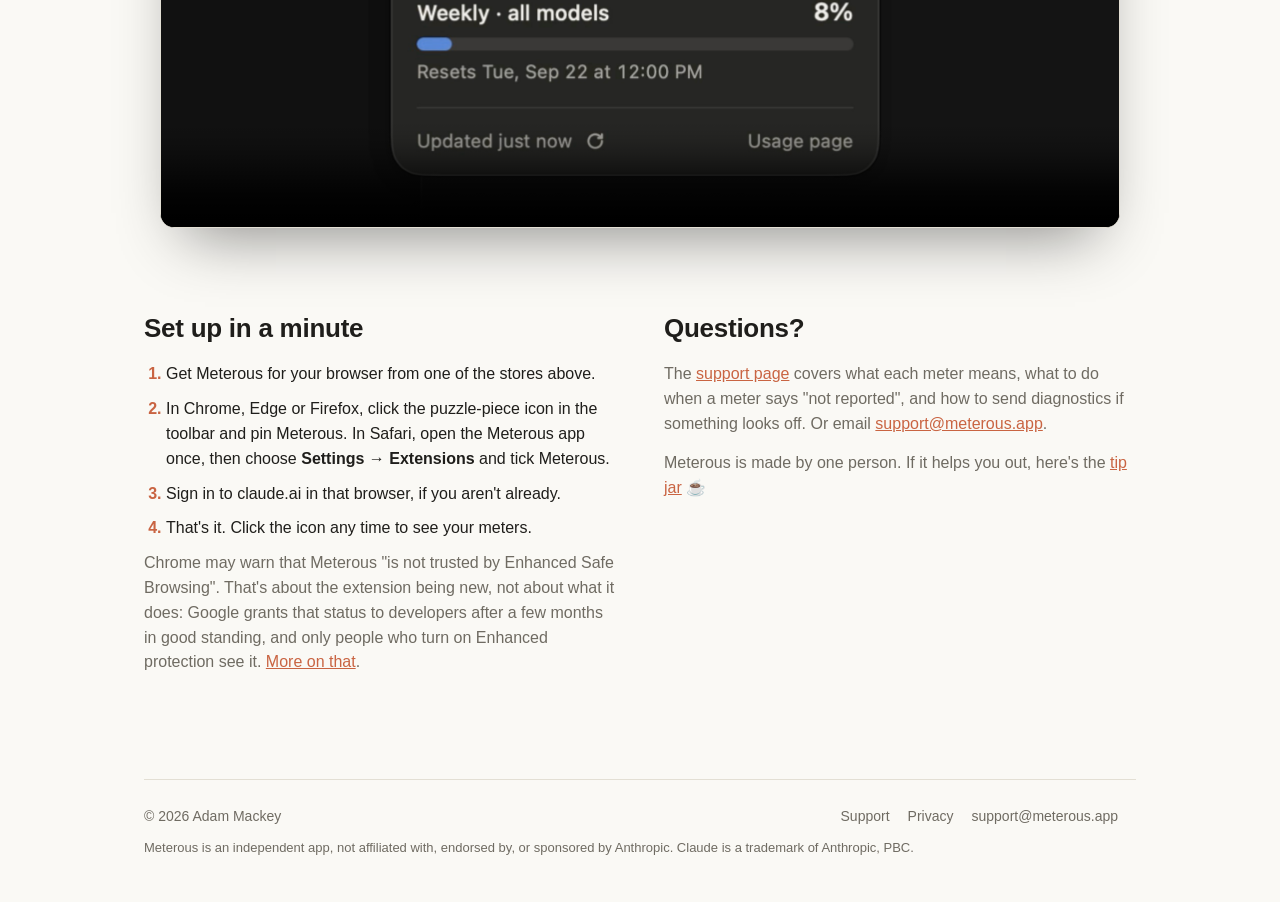
==== commit 3b5f91db: "Show the popup screenshot at real size, like pulseous.app The popup is 300px wide. Shown at 340px it" ====
--- a/index.html
+++ b/index.html
@@ -17,7 +17,7 @@
   <script type="application/ld+json">{"@context": "https://schema.org", "@type": "WebSite", "name": "Meterous", "url": "https://meterous.app/"}</script>
   <meta property="og:image" content="https://meterous.app/og.png">
   <meta name="twitter:card" content="summary_large_image">
-  <link rel="stylesheet" href="style.css?v=39">
+  <link rel="stylesheet" href="style.css?v=40">
 </head>
 <body>
 <div class="wrap">
@@ -41,7 +41,7 @@
     <div class="hero-shot">
       <picture>
         <source srcset="popup-dark.png" media="(prefers-color-scheme: dark)">
-        <img src="popup-light.png" width="340" height="301" alt="The Meterous popup: three meters for the current session, Fable, and weekly usage">
+        <img src="popup-light.png" width="300" height="265" alt="The Meterous popup: three meters for the current session, Fable, and weekly usage">
       </picture>
     </div>
   </section>
--- a/style.css
+++ b/style.css
@@ -169,3 +169,8 @@
 .tb-arc { stroke: var(--text); opacity: 0.75; }
 .tb-badge { fill: #ff453a; stroke: var(--card); stroke-width: 2; }
 .tb-badge-text { fill: #fff; font: 700 10.5px -apple-system, BlinkMacSystemFont, "Helvetica Neue", sans-serif; }
+
+/* The popup is 300px wide, so its screenshot is shown at real size, the way pulseous.app shows
+   its 340px popup. At 340px it was blown up 13%, and its text and buttons looked bigger than
+   Pulseous's. */
+.hero-shot img { width: 300px; }
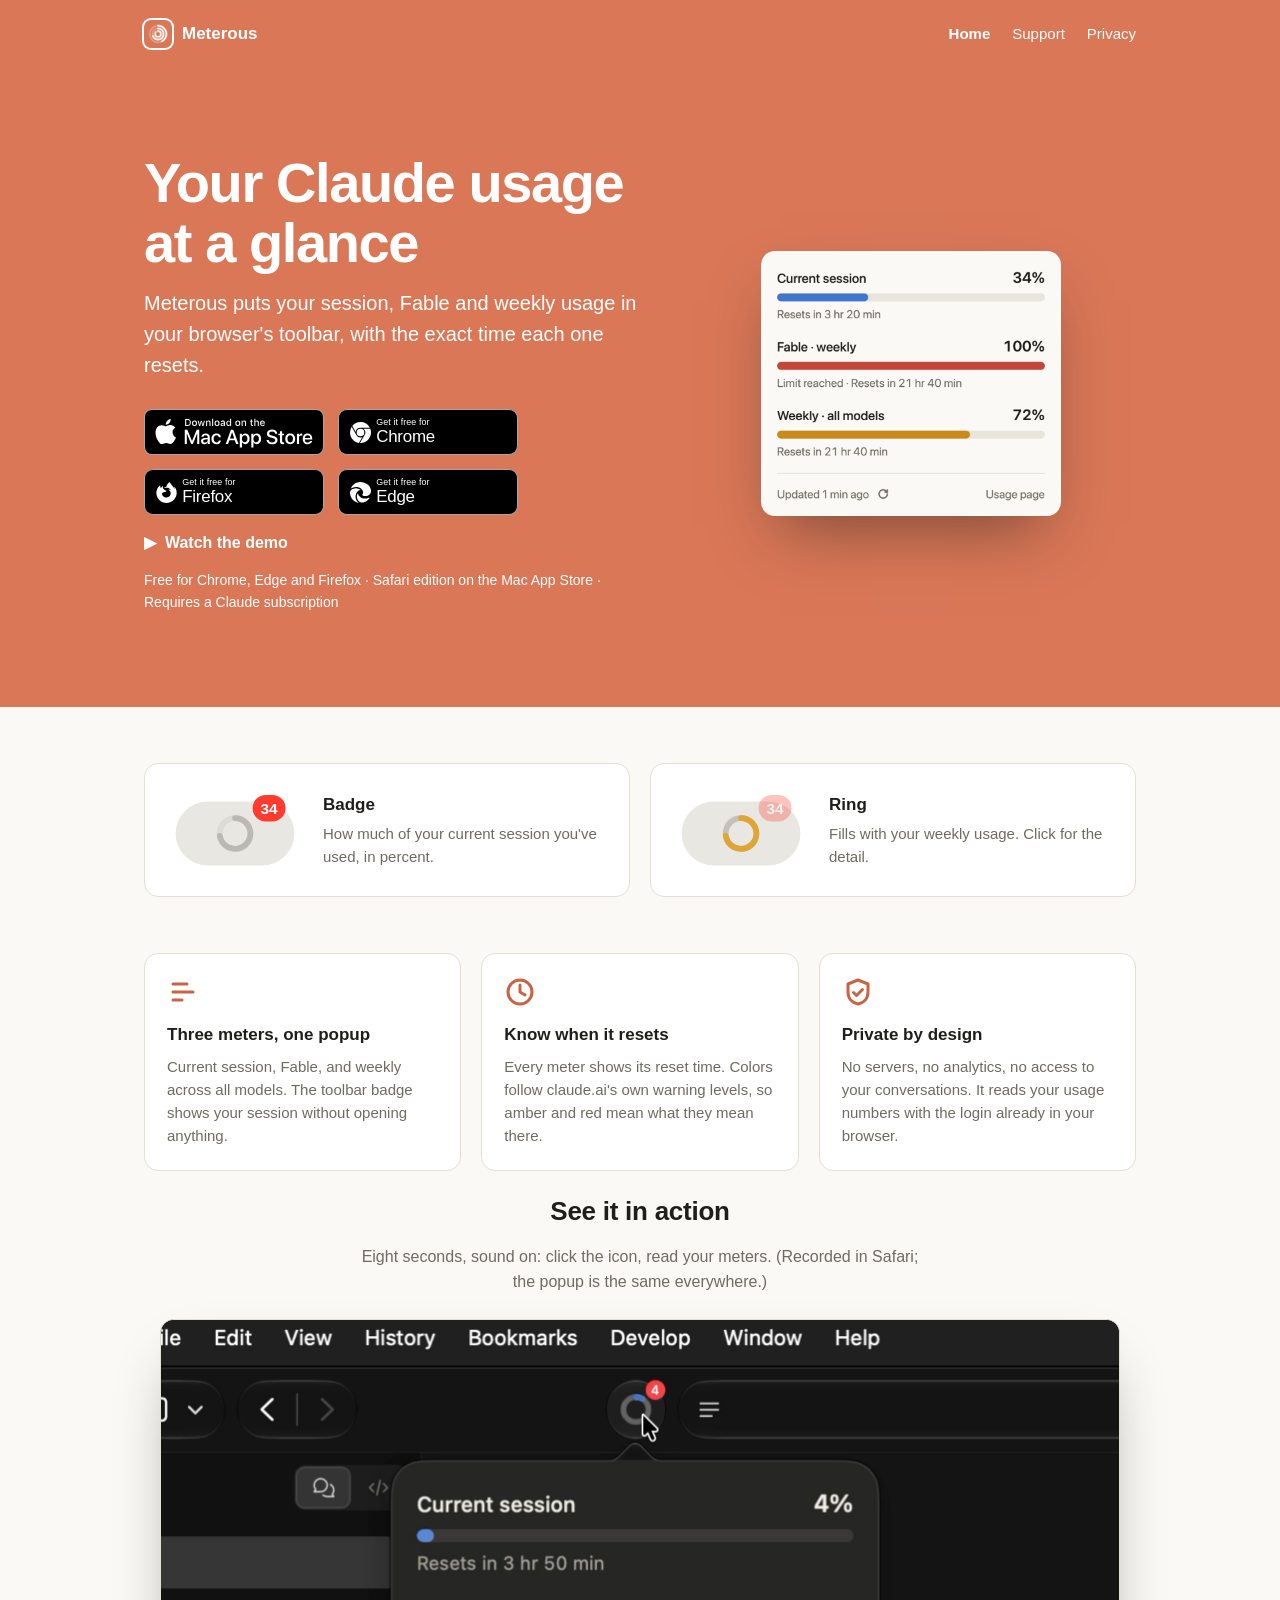
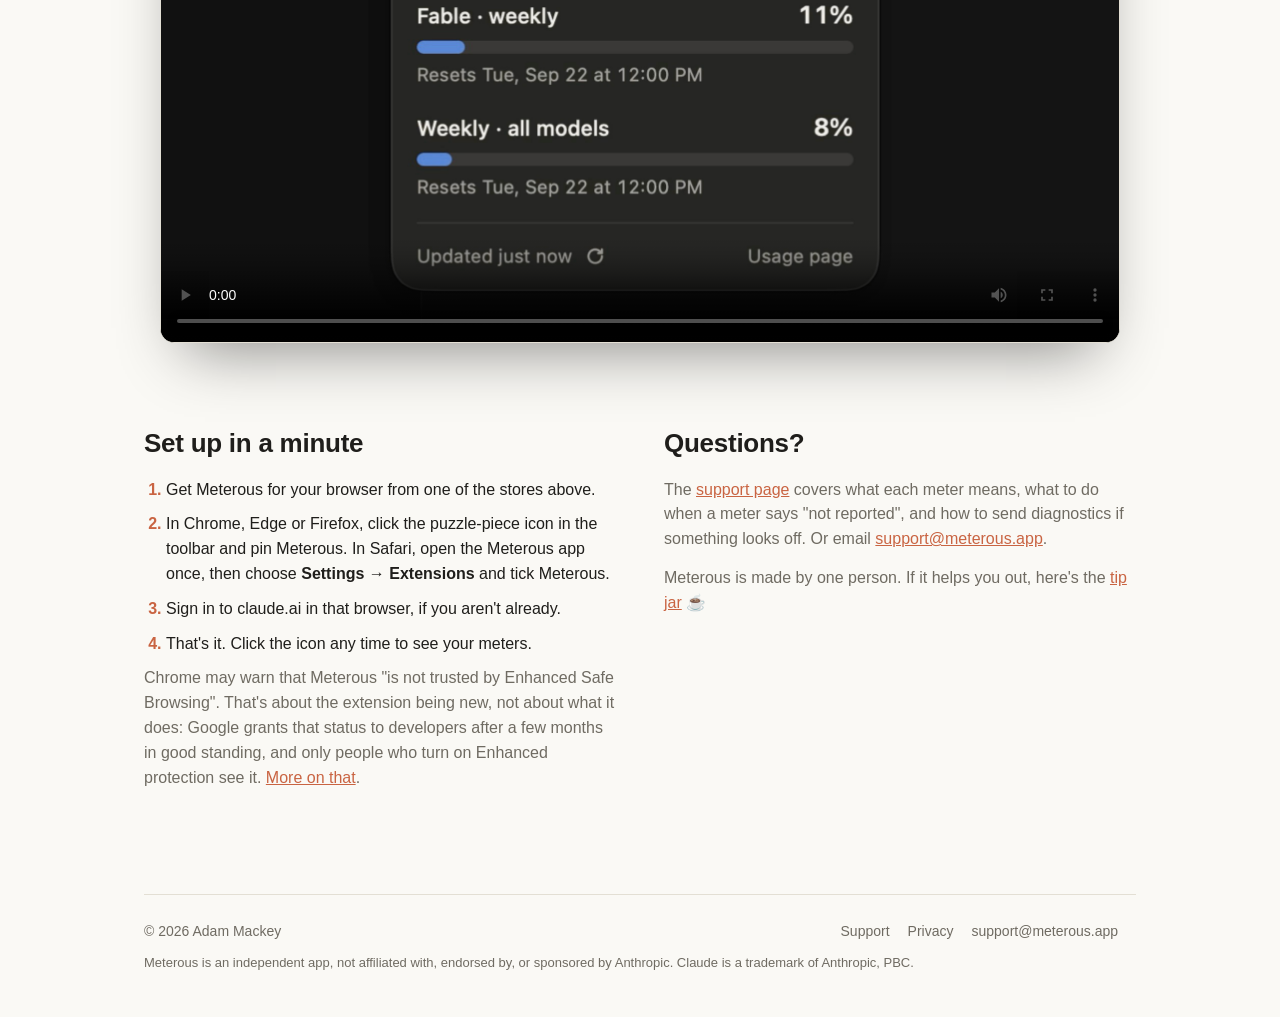
==== commit 46510a5a: "Match pulseous.app: header height, state cards, icons, link preview - The hero keeps Pulseous's 519p" ====
--- a/index.html
+++ b/index.html
@@ -6,18 +6,22 @@
   <title>Meterous – your Claude usage at a glance</title>
   <meta name="description" content="A usage meter for Claude subscribers: session, Fable and weekly limits in your browser's toolbar, with the time each one resets. For Safari, Chrome, Edge and Firefox.">
   <meta name="theme-color" content="#c96442">
+  <link rel="icon" href="favicon.ico" sizes="any">
   <link rel="icon" type="image/png" sizes="192x192" href="favicon-192.png">
-  <link rel="apple-touch-icon" href="icon.png">
+  <link rel="icon" type="image/png" sizes="32x32" href="favicon-32.png">
+  <link rel="icon" type="image/png" sizes="16x16" href="favicon-16.png">
+  <link rel="apple-touch-icon" href="apple-touch-icon.png">
   <meta property="og:type" content="website">
   <meta property="og:site_name" content="Meterous">
   <meta property="og:title" content="Meterous – your Claude usage at a glance">
   <meta property="og:description" content="A usage meter for Claude subscribers: session, Fable and weekly limits in your browser's toolbar, with the time each one resets. For Safari, Chrome, Edge and Firefox.">
   <meta property="og:url" content="https://meterous.app/">
+  <meta property="og:image" content="https://meterous.app/og.png?v=2">
+  <meta name="twitter:card" content="summary_large_image">
   <link rel="canonical" href="https://meterous.app/">
+  <!-- Tells Google the site's name, so results can say "Meterous" instead of the domain. -->
   <script type="application/ld+json">{"@context": "https://schema.org", "@type": "WebSite", "name": "Meterous", "url": "https://meterous.app/"}</script>
-  <meta property="og:image" content="https://meterous.app/og.png">
-  <meta name="twitter:card" content="summary_large_image">
-  <link rel="stylesheet" href="style.css?v=40">
+  <link rel="stylesheet" href="style.css?v=41">
 </head>
 <body>
 <div class="wrap">
@@ -46,6 +50,32 @@
     </div>
   </section>
 
+  <section class="states" aria-label="What the toolbar icon shows">
+    <figure class="state">
+      <svg viewBox="0 0 120 84" role="img" aria-label="The Meterous toolbar icon with its badge reading 34">
+        <rect class="tb-bg" x="6" y="16" width="108" height="58" rx="29"/>
+        <g class="tb-dim">
+          <circle class="tb-track" cx="60" cy="45" r="14"/>
+          <circle class="tb-ring" cx="60" cy="45" r="14" stroke-dasharray="63.3 88" transform="rotate(-90 60 45)"/>
+        </g>
+        <rect class="tb-badge" x="76" y="10" width="30" height="24" rx="12"/>
+        <text class="tb-badge-text" x="91" y="27" text-anchor="middle">34</text>
+      </svg>
+      <figcaption><strong>Badge</strong>How much of your current session you've used, in percent.</figcaption>
+    </figure>
+    <figure class="state">
+      <svg viewBox="0 0 120 84" role="img" aria-label="The Meterous toolbar icon with its ring 72% full">
+        <rect class="tb-bg" x="6" y="16" width="108" height="58" rx="29"/>
+        <circle class="tb-track" cx="60" cy="45" r="14"/>
+        <circle class="tb-ring warning" cx="60" cy="45" r="14" stroke-dasharray="63.3 88" transform="rotate(-90 60 45)"/>
+        <g class="tb-dim">
+          <rect class="tb-badge" x="76" y="10" width="30" height="24" rx="12"/>
+          <text class="tb-badge-text" x="91" y="27" text-anchor="middle">34</text>
+        </g>
+      </svg>
+      <figcaption><strong>Ring</strong>Fills with your weekly usage. Click for the detail.</figcaption>
+    </figure>
+  </section>
   <section class="features">
     <div class="feature">
       <svg viewBox="0 0 32 32" width="32" height="32" fill="none" stroke="currentColor" stroke-width="3" stroke-linecap="round" aria-hidden="true"><path d="M6 8h14M6 16h20M6 24h9"/></svg>
@@ -63,17 +93,6 @@
       <p>No servers, no analytics, no access to your conversations. It reads your usage numbers with the login already in your browser.</p>
     </div>
   </section>
-
-  <aside class="toolbar-note">
-    <svg class="toolbar-icon" viewBox="0 0 60 44" width="60" height="44" role="img" aria-label="The Meterous toolbar icon: a ring partly filled, with a red badge reading 34">
-      <rect class="tb-capsule" x="1" y="7" width="50" height="36" rx="18"/>
-      <circle class="tb-track" cx="26" cy="25" r="8.6" fill="none" stroke-width="3.8"/>
-      <circle class="tb-arc" cx="26" cy="25" r="8.6" fill="none" stroke-width="3.8" stroke-linecap="round" stroke-dasharray="38.9 54" transform="rotate(-90 26 25)"/>
-      <rect class="tb-badge" x="33" y="3" width="21" height="17" rx="8.5"/>
-      <text class="tb-badge-text" x="43.5" y="15.4" text-anchor="middle">34</text>
-    </svg>
-    <p><strong>In your toolbar:</strong> the badge is your current session, and the ring fills with your weekly usage.</p>
-  </aside>
 
   <section class="demo" id="demo">
     <h2 class="section-title">See it in action</h2>
--- a/style.css
+++ b/style.css
@@ -13,9 +13,12 @@
   --accent: #c96442;
   --band: #d97757;   /* the apps' clay: their icons' colour, and MackEye's --clay */
   --on-band: #fff;
+  --tb-bg: #e9e7e1;  /* the toolbar pictures in the state cards: button and glyph */
+  --tb-glyph: #55524b;
 }
 @media (prefers-color-scheme: dark) {
-  :root { --bg: #262624; --card: #2f2e2b; --text: #f0eee6; --muted: #a6a39a; --line: #3f3d39; --accent: #d97757; }
+  :root { --bg: #262624; --card: #2f2e2b; --text: #f0eee6; --muted: #a6a39a; --line: #3f3d39; --accent: #d97757;
+          --tb-bg: #171716; --tb-glyph: #d0cec8; }
 }
 * { box-sizing: border-box; }
 body {
@@ -97,6 +100,15 @@
 .hero-shot picture { display: block; }
 .hero-shot img { display: block; width: 340px; max-width: 100%; height: auto; border-radius: 14px; box-shadow: 0 30px 60px -20px rgba(31, 30, 27, 0.5); }
 
+/* Home: two cards under the band, each a picture of the toolbar icon and what it's saying.
+   Each site draws its own icon inside; .tb-bg is the toolbar button behind it. */
+.states { display: grid; grid-template-columns: 1fr 1fr; gap: 20px; padding-bottom: 56px; }
+.state { display: flex; align-items: center; gap: 22px; margin: 0; padding: 20px 24px; border-radius: 14px; background: var(--card); border: 1px solid var(--line); }
+.state svg { flex: none; width: 132px; height: auto; }
+.tb-bg { fill: var(--tb-bg); }
+.state figcaption { font-size: 15px; color: var(--muted); }
+.state figcaption strong { display: block; margin-bottom: 3px; font-size: 17px; color: var(--text); }
+
 /* Home: features and steps */
 .features { display: grid; grid-template-columns: repeat(3, 1fr); gap: 20px; padding-bottom: 20px; }
 .feature { padding: 22px; border-radius: 14px; background: var(--card); border: 1px solid var(--line); }
@@ -140,7 +152,7 @@
 @media (max-width: 760px) {
   .hero { grid-template-columns: 1fr; gap: 32px; padding: 24px 0 48px; }
   .hero h1 { font-size: 36px; }
-  .features, .howto { grid-template-columns: 1fr; }
+  .states, .features, .howto { grid-template-columns: 1fr; }
 }
 
 /* Narrower than 360px the nav doesn't fit on one line, and the overflow clip cut off its last
@@ -158,19 +170,22 @@
 
 /* ==== Meterous only ==== */
 
-/* One slim line under the hero: what the toolbar icon is telling you. */
-.toolbar-note { display: flex; align-items: center; justify-content: center; gap: 18px; margin: 0 0 72px; padding: 10px 22px 10px 18px; border-radius: 14px; background: var(--card); border: 1px solid var(--line); }
-.toolbar-note p { margin: 0; color: var(--muted); font-size: 15px; }
-.toolbar-note strong { color: var(--text); font-weight: 600; }
-/* The real toolbar icon, as Safari draws it on most sites: grey ring (weekly), red badge (session). */
-.toolbar-icon { display: block; flex: none; width: 60px; height: 44px; margin-top: -4px; }
-.tb-capsule { fill: var(--line); opacity: 0.55; }
-.tb-track { stroke: var(--muted); opacity: 0.35; }
-.tb-arc { stroke: var(--text); opacity: 0.75; }
-.tb-badge { fill: #ff453a; stroke: var(--card); stroke-width: 2; }
-.tb-badge-text { fill: #fff; font: 700 10.5px -apple-system, BlinkMacSystemFont, "Helvetica Neue", sans-serif; }
+/* Its pictures in the two state cards (the cards themselves are shared): the weekly ring and
+   the session badge. Each card dims the part the other card is about. */
+.tb-track { fill: none; stroke: var(--tb-glyph); stroke-width: 5.2; opacity: 0.25; }
+.tb-ring { fill: none; stroke: var(--tb-glyph); stroke-width: 5.2; stroke-linecap: round; }
+.tb-ring.warning { stroke: #e0a534; }  /* the icon's own amber */
+.tb-badge { fill: #ff3b30; }
+.tb-badge-text { fill: #fff; font: 700 14px -apple-system, BlinkMacSystemFont, "Helvetica Neue", sans-serif; }
+.tb-dim { opacity: 0.3; }
 
 /* The popup is 300px wide, so its screenshot is shown at real size, the way pulseous.app shows
    its 340px popup. At 340px it was blown up 13%, and its text and buttons looked bigger than
    Pulseous's. */
 .hero-shot img { width: 300px; }
+/* Pulseous's popup screenshot is 519px tall, and it sets the height of that site's band. Keeping
+   the same height here puts meterous.app's band, headline and buttons exactly where pulseous.app's
+   are. Side by side only: stacked on narrower screens, each hero is as tall as its own content. */
+@media (min-width: 981px) {
+  .hero-shot { min-height: 519px; display: flex; align-items: center; }
+}
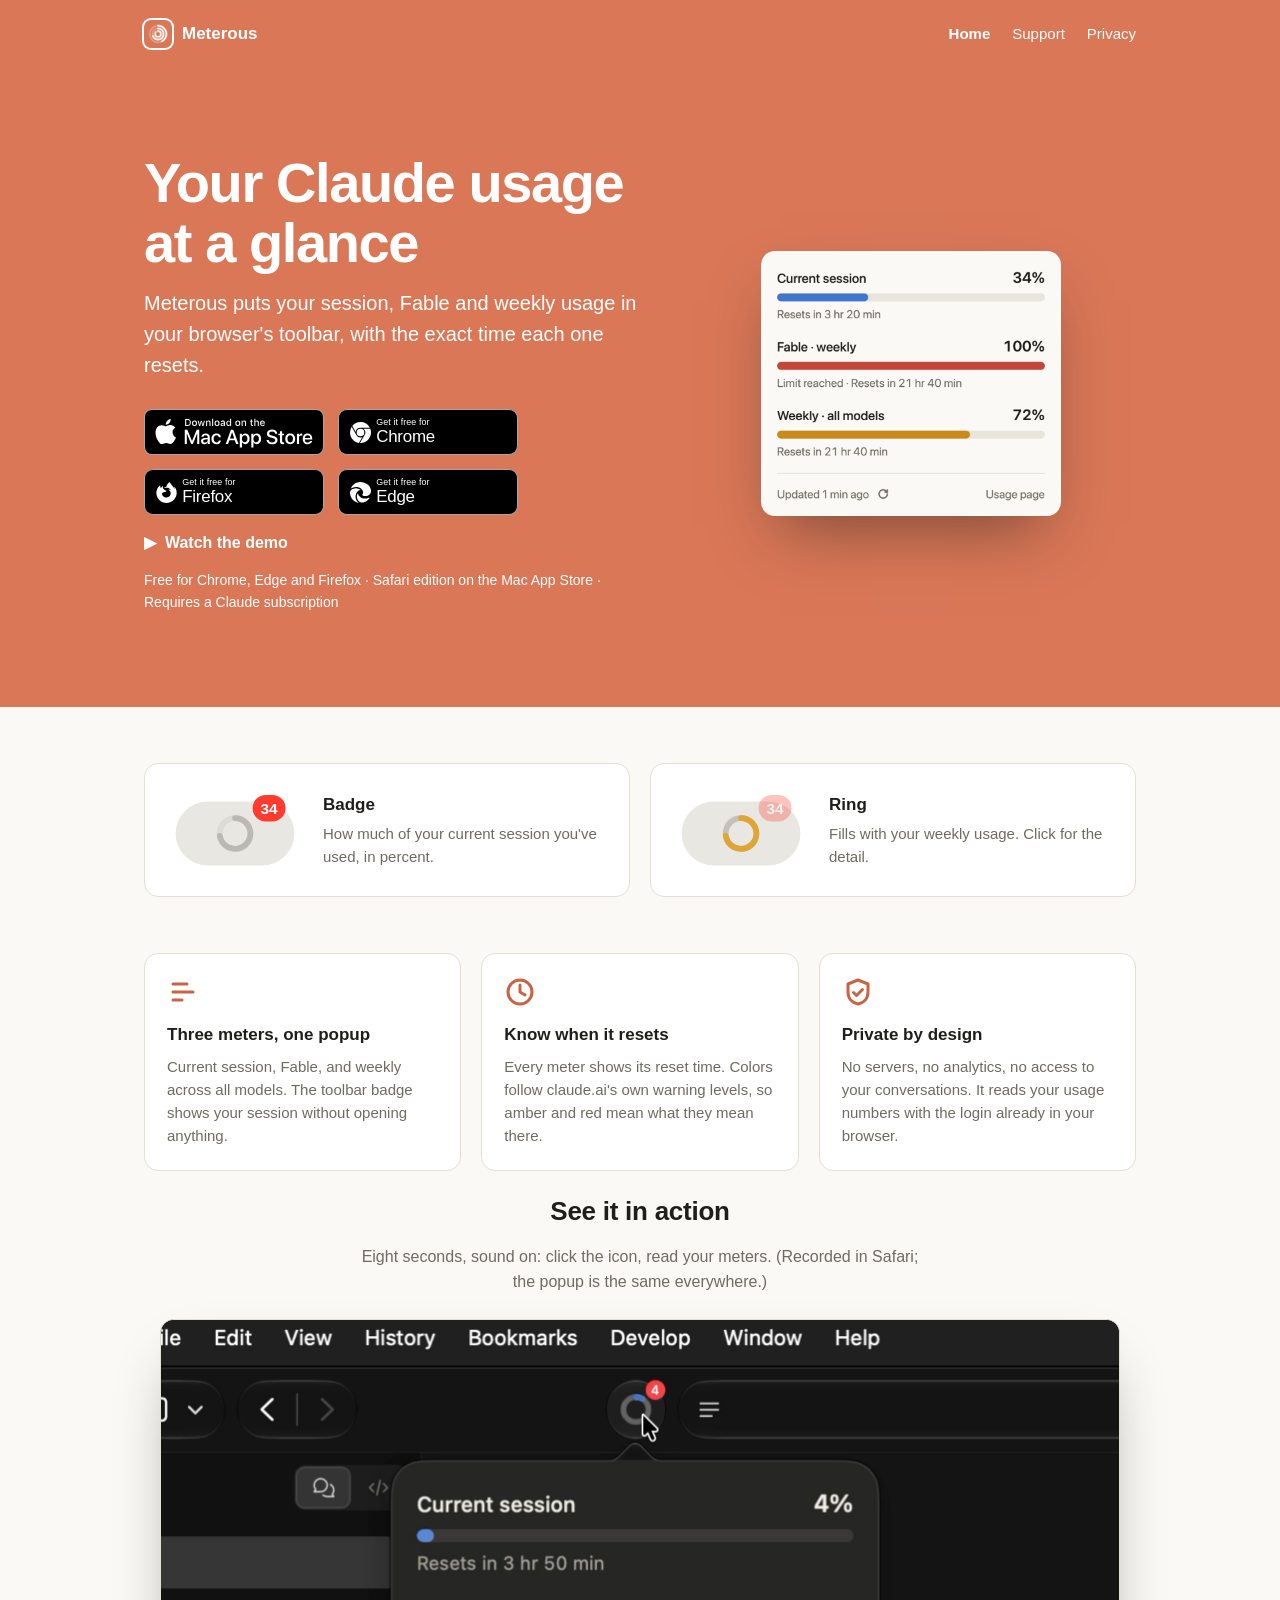
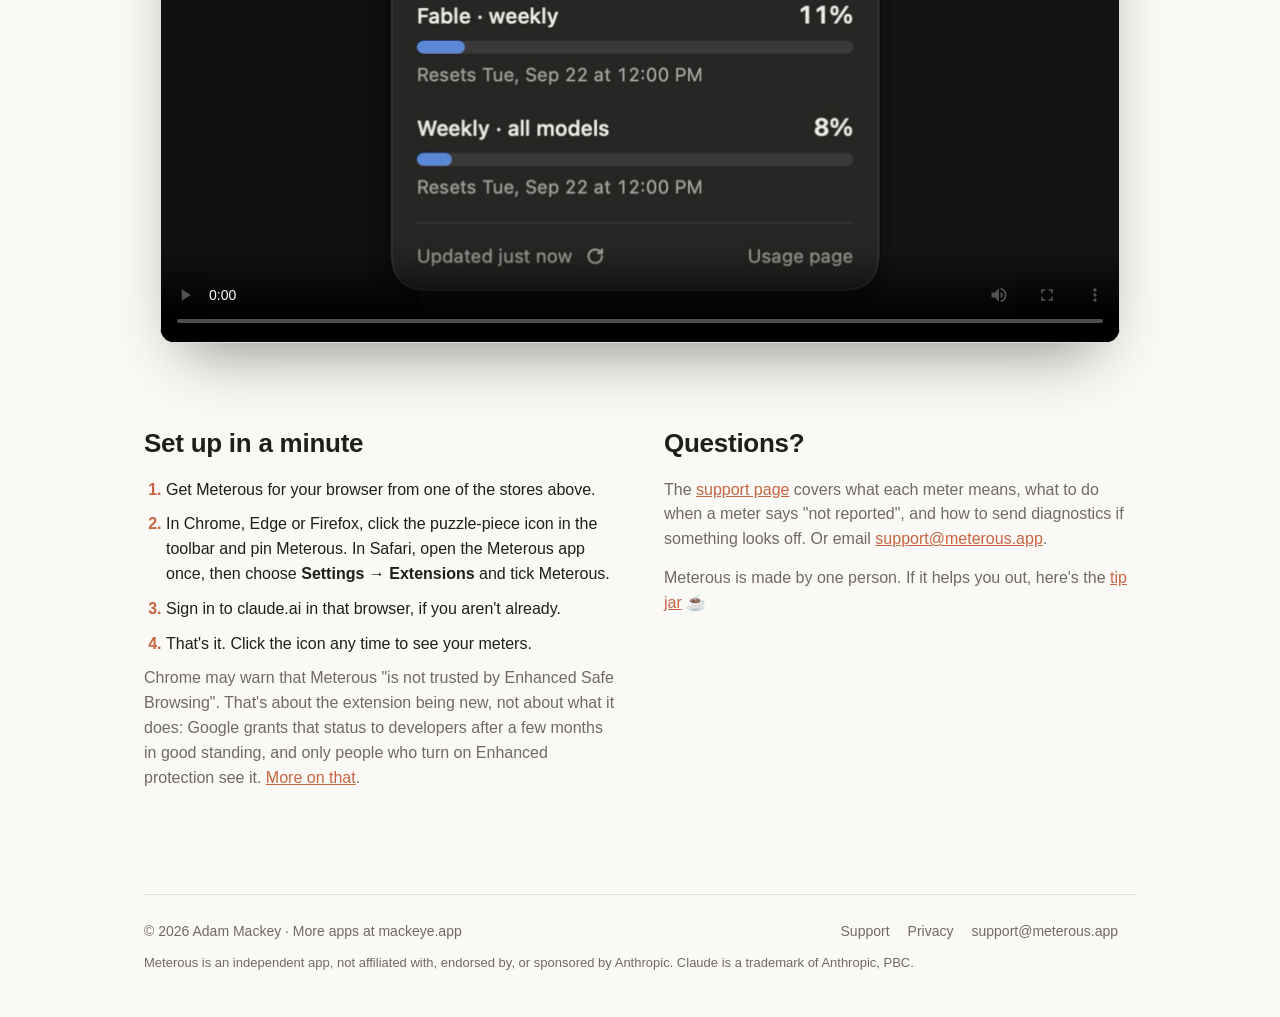
==== commit 118500d7: "Footer: more apps at mackeye.app" ====
--- a/index.html
+++ b/index.html
@@ -122,7 +122,7 @@
   </section>
   <footer>
     <div class="row">
-      <span>© 2026 Adam Mackey</span>
+      <span>© 2026 Adam Mackey · <a href="https://mackeye.app">More apps at mackeye.app</a></span>
       <span><a href="support.html">Support</a><a href="privacy.html">Privacy</a><a href="mailto:support@meterous.app">support@meterous.app</a></span>
     </div>
     <p class="legal">Meterous is an independent app, not affiliated with, endorsed by, or sponsored by Anthropic. Claude is a trademark of Anthropic, PBC.</p>
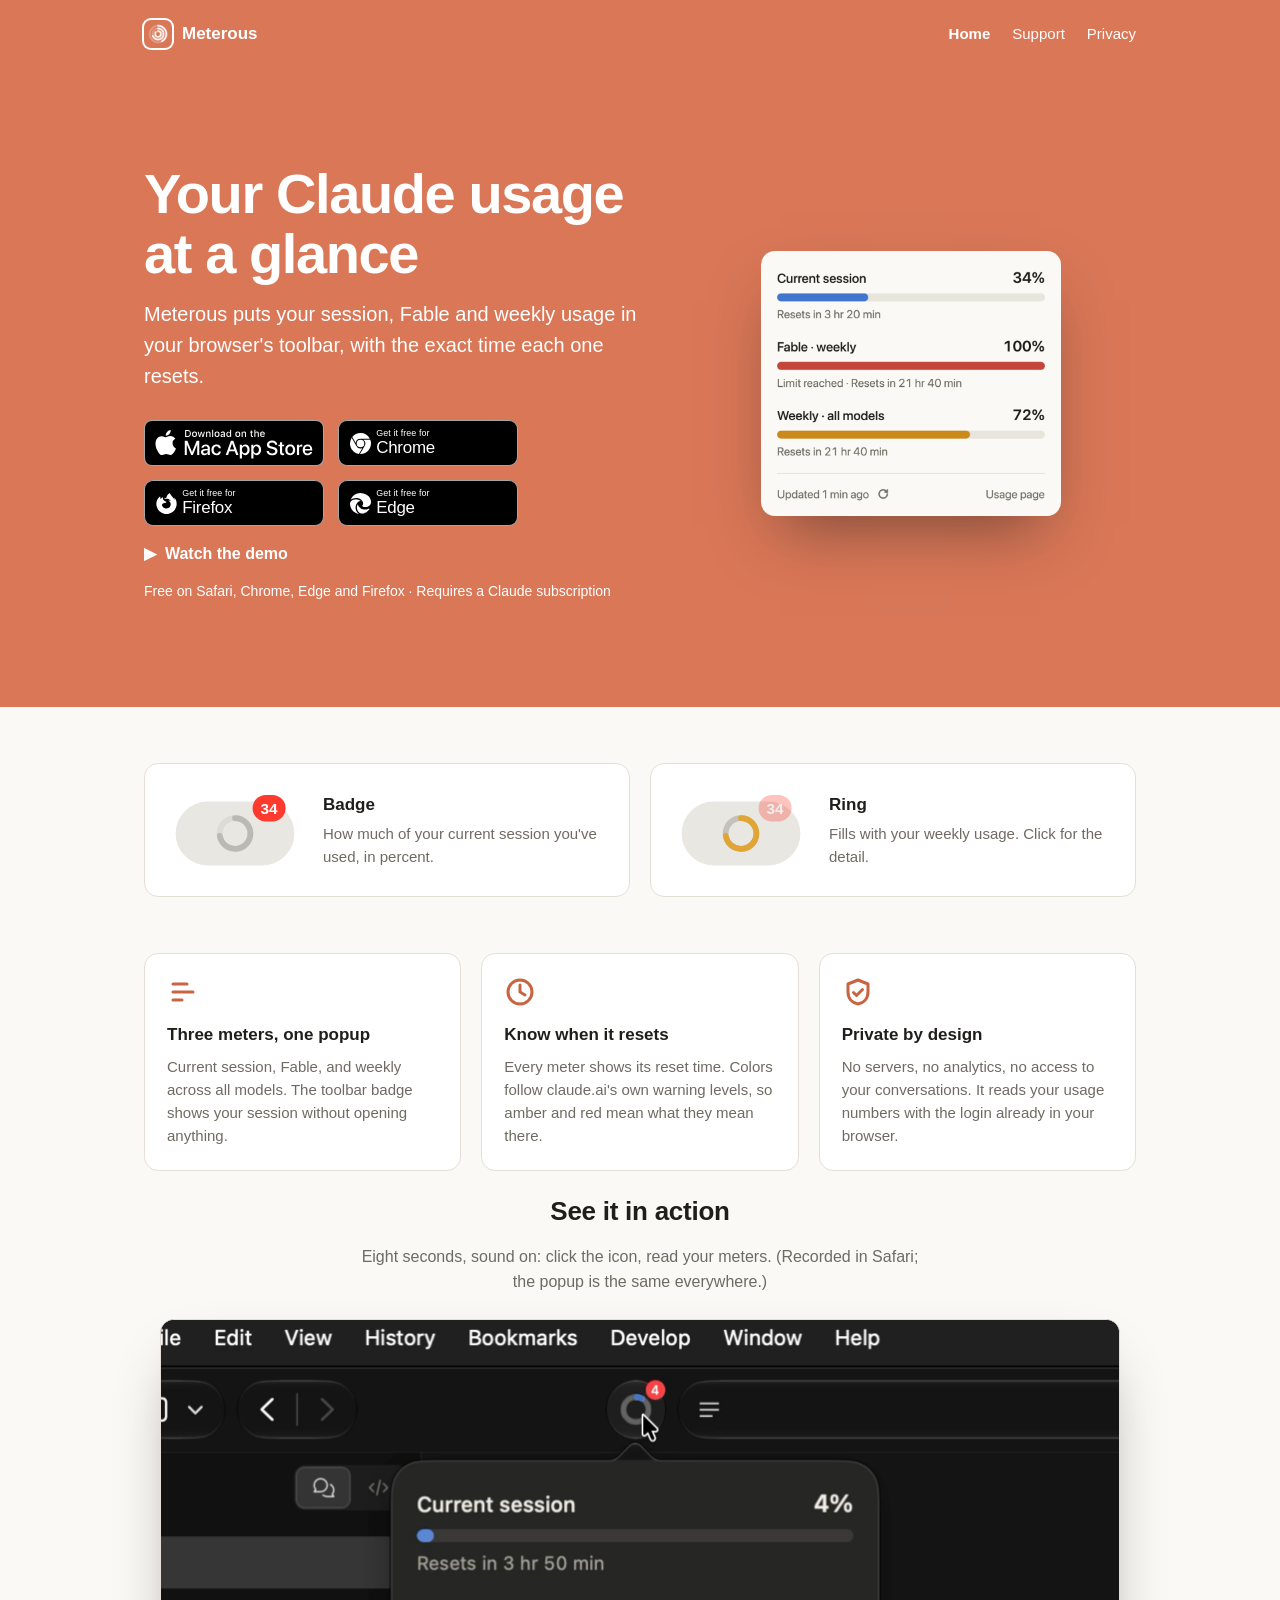
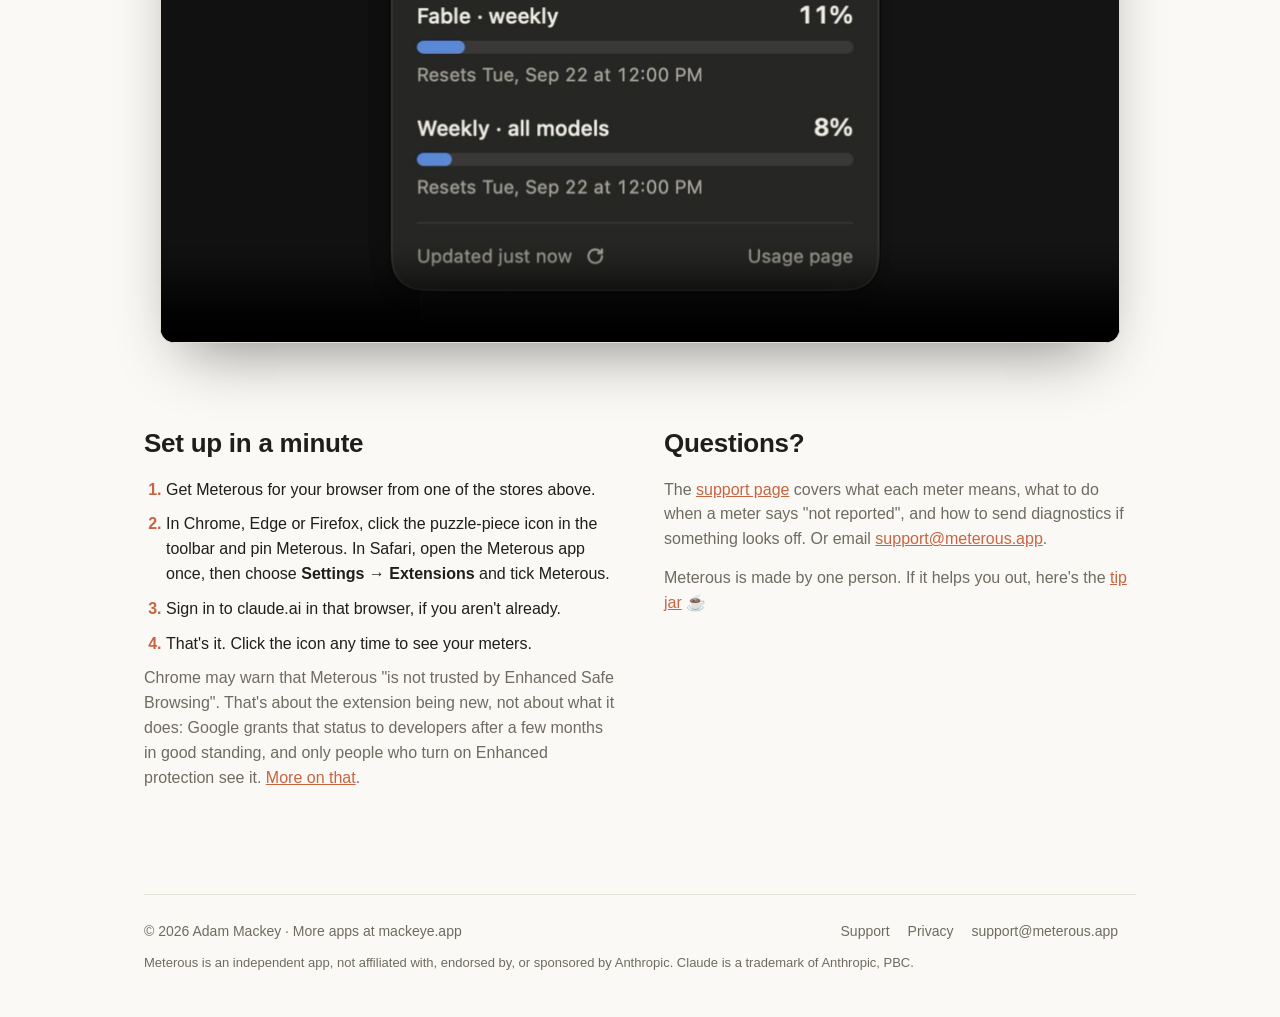
==== commit 7e62be14: "Meterous is free on the Mac App Store too: free on Safari, Chrome, Edge and Firefox The App Store pr" ====
--- a/index.html
+++ b/index.html
@@ -4,7 +4,7 @@
   <meta charset="utf-8">
   <meta name="viewport" content="width=device-width, initial-scale=1">
   <title>Meterous – your Claude usage at a glance</title>
-  <meta name="description" content="A usage meter for Claude subscribers: session, Fable and weekly limits in your browser's toolbar, with the time each one resets. For Safari, Chrome, Edge and Firefox.">
+  <meta name="description" content="A usage meter for Claude subscribers: session, Fable and weekly limits in your browser's toolbar, with the time each one resets. Free for Safari, Chrome, Edge and Firefox.">
   <meta name="theme-color" content="#c96442">
   <link rel="icon" href="favicon.ico" sizes="any">
   <link rel="icon" type="image/png" sizes="192x192" href="favicon-192.png">
@@ -14,7 +14,7 @@
   <meta property="og:type" content="website">
   <meta property="og:site_name" content="Meterous">
   <meta property="og:title" content="Meterous – your Claude usage at a glance">
-  <meta property="og:description" content="A usage meter for Claude subscribers: session, Fable and weekly limits in your browser's toolbar, with the time each one resets. For Safari, Chrome, Edge and Firefox.">
+  <meta property="og:description" content="A usage meter for Claude subscribers: session, Fable and weekly limits in your browser's toolbar, with the time each one resets. Free for Safari, Chrome, Edge and Firefox.">
   <meta property="og:url" content="https://meterous.app/">
   <meta property="og:image" content="https://meterous.app/og.png?v=2">
   <meta name="twitter:card" content="summary_large_image">
@@ -40,7 +40,7 @@
         <a class="store-badge browser" href="https://microsoftedge.microsoft.com/addons/detail/meterous/lhjchlijanapakdhecnpmcanedojccgg" rel="noopener"><svg viewBox="0 0 24 24" width="24" height="24" fill="currentColor" aria-hidden="true"><path d="M21.86 17.86q.14 0 .25.12.1.13.1.25t-.11.33l-.32.46-.43.53-.44.5q-.21.25-.38.42l-.22.23q-.58.53-1.34 1.04-.76.51-1.6.91-.86.4-1.74.64t-1.67.24q-.9 0-1.69-.28-.8-.28-1.48-.78-.68-.5-1.22-1.17-.53-.66-.92-1.44-.38-.77-.58-1.6-.2-.83-.2-1.67 0-1 .32-1.96.33-.97.87-1.8.14.95.55 1.77.41.82 1.02 1.5.6.68 1.38 1.21.78.54 1.64.9.86.36 1.77.56.92.2 1.8.2 1.12 0 2.18-.24 1.06-.23 2.06-.72l.2-.1.2-.05zm-15.5-1.27q0 1.1.27 2.15.27 1.06.78 2.03.51.96 1.24 1.77.74.82 1.66 1.4-1.47-.2-2.8-.74-1.33-.55-2.48-1.37-1.15-.83-2.08-1.9-.92-1.07-1.58-2.33T.36 14.94Q0 13.54 0 12.06q0-.81.32-1.49.31-.68.83-1.23.53-.55 1.2-.96.66-.4 1.35-.66.74-.27 1.5-.39.78-.12 1.55-.12.7 0 1.42.1.72.12 1.4.35.68.23 1.32.57.63.35 1.16.83-.35 0-.7.07-.33.07-.65.23v-.02q-.63.28-1.2.74-.57.46-1.05 1.04-.48.58-.87 1.26-.38.67-.65 1.39-.27.71-.42 1.44-.15.72-.15 1.38zM11.96.06q1.7 0 3.33.39 1.63.38 3.07 1.15 1.43.77 2.62 1.93 1.18 1.16 1.98 2.7.49.94.76 1.96.28 1 .28 2.08 0 .89-.23 1.7-.24.8-.69 1.48-.45.68-1.1 1.22-.64.53-1.45.88-.54.24-1.11.36-.58.13-1.16.13-.42 0-.97-.03-.54-.03-1.1-.12-.55-.1-1.05-.28-.5-.19-.84-.5-.12-.09-.23-.24-.1-.16-.1-.33 0-.15.16-.35.16-.2.35-.5.2-.28.36-.68.16-.4.16-.95 0-1.06-.4-1.96-.4-.91-1.06-1.64-.66-.74-1.52-1.28-.86-.55-1.79-.89-.84-.3-1.72-.44-.87-.14-1.76-.14-1.55 0-3.06.45T.94 7.55q.71-1.74 1.81-3.13 1.1-1.38 2.52-2.35Q6.68 1.1 8.37.58q1.7-.52 3.58-.52Z"/></svg><span><small>Get it free for</small>Edge</span></a>
       </div>
       <p class="demo-link"><a id="watch-demo" href="#demo">▶&#xFE0E;&nbsp; Watch the demo</a></p>
-      <p class="fineprint">Free for Chrome, Edge and Firefox · Safari edition on the Mac App Store · Requires a Claude subscription</p>
+      <p class="fineprint">Free on Safari, Chrome, Edge and Firefox · Requires a Claude subscription</p>
     </div>
     <div class="hero-shot">
       <picture>
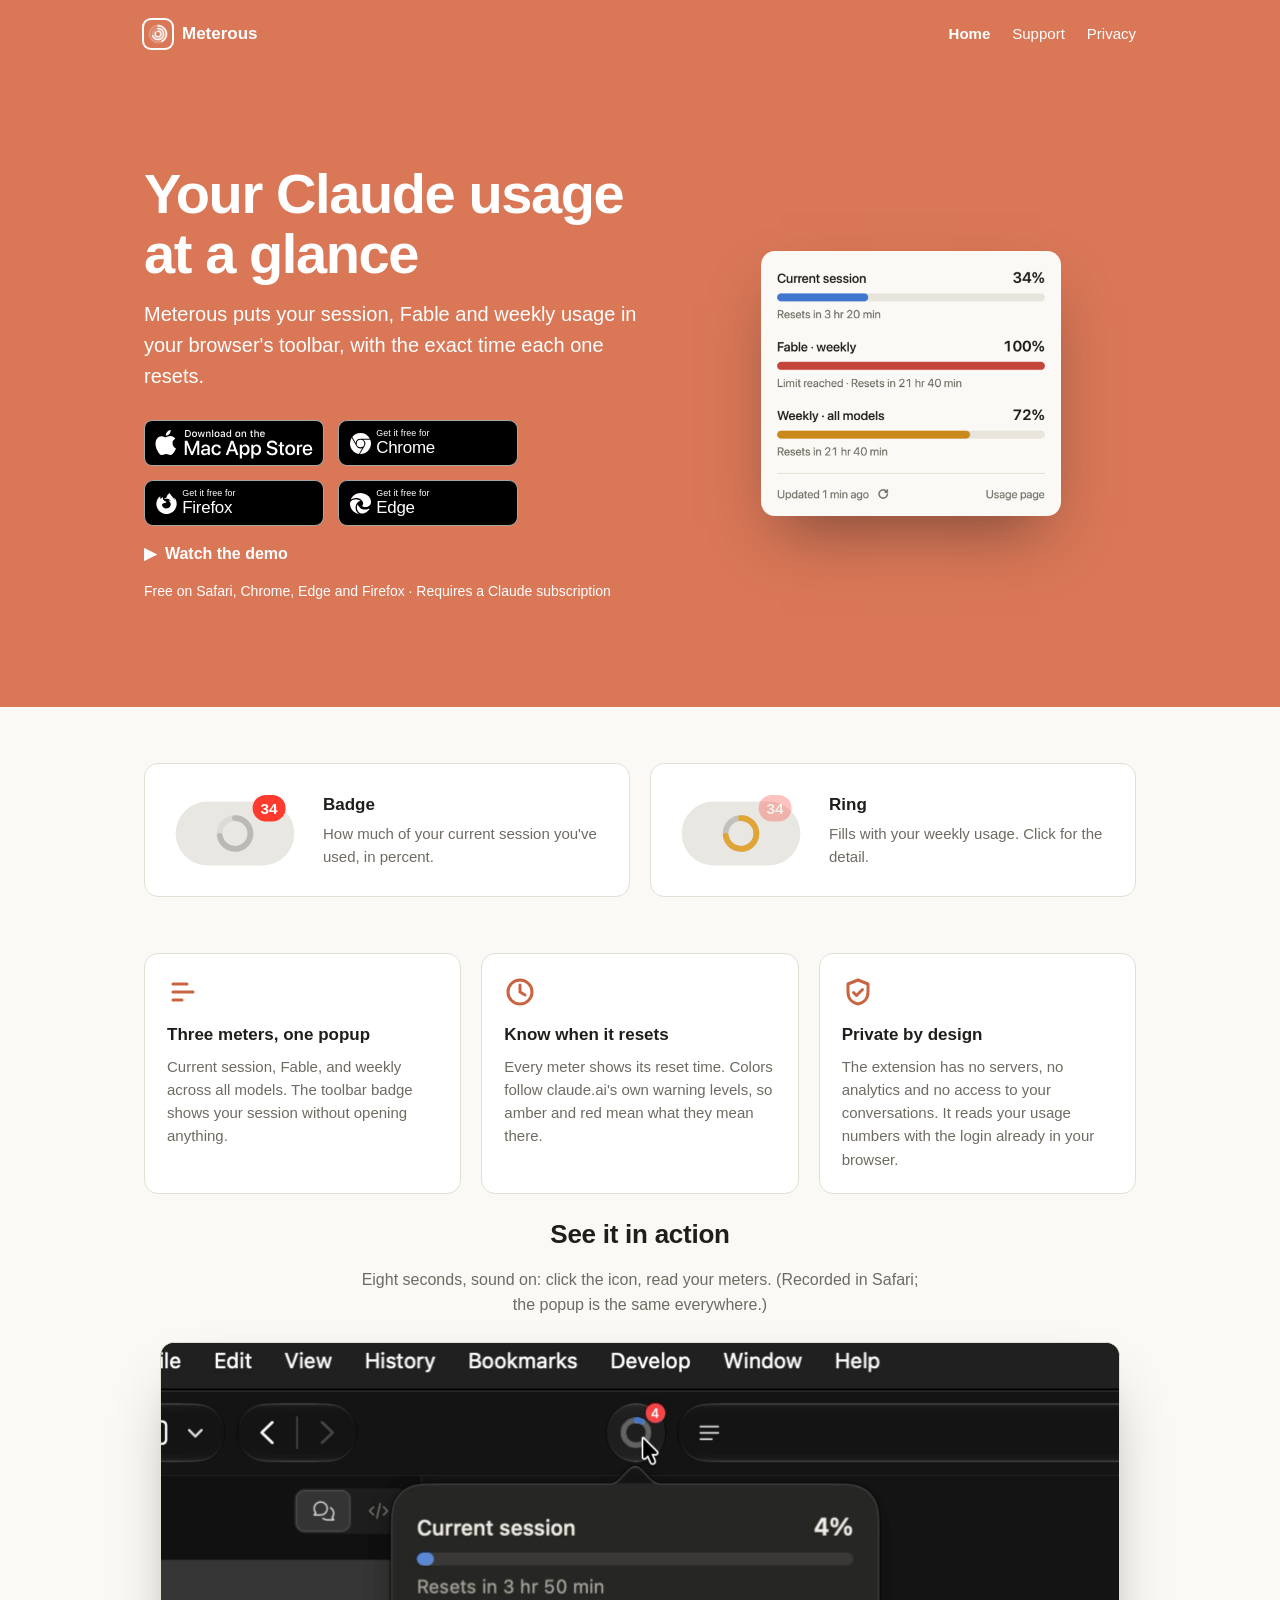
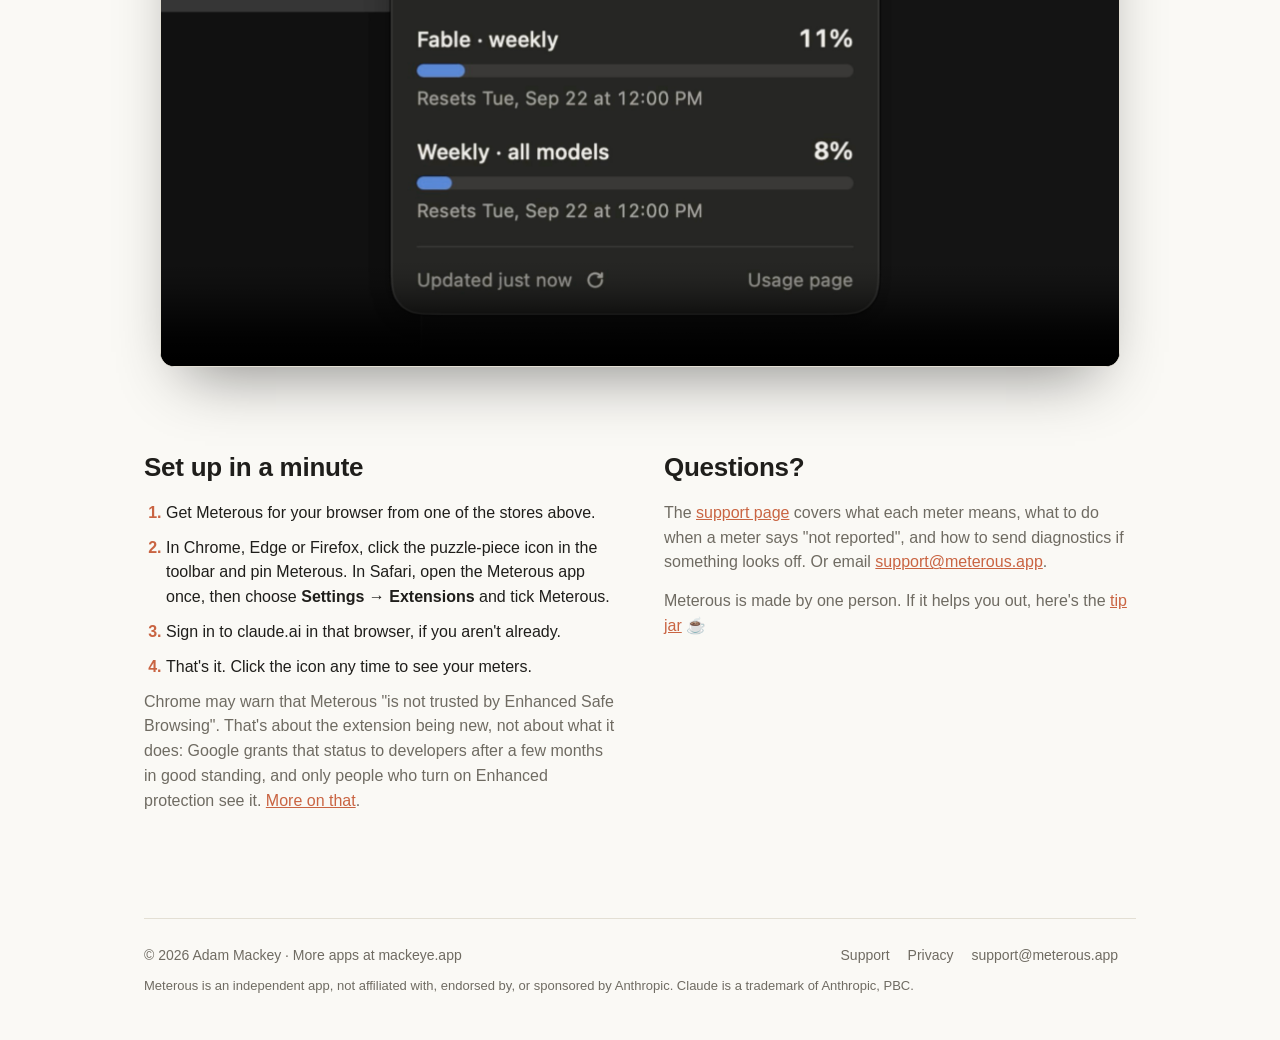
==== commit 91f1a288: "Count site visits with Cloudflare Web Analytics, and say so on the privacy page The same cookieless " ====
--- a/index.html
+++ b/index.html
@@ -90,7 +90,7 @@
     <div class="feature">
       <svg viewBox="0 0 32 32" width="32" height="32" fill="none" stroke="currentColor" stroke-width="3" stroke-linecap="round" stroke-linejoin="round" aria-hidden="true"><path d="M16 4l10 4v8c0 7-4.5 11-10 12C10.5 27 6 23 6 16V8z"/><path d="M11.5 16.5l3 3 6-6"/></svg>
       <h3>Private by design</h3>
-      <p>No servers, no analytics, no access to your conversations. It reads your usage numbers with the login already in your browser.</p>
+      <p>The extension has no servers, no analytics and no access to your conversations. It reads your usage numbers with the login already in your browser.</p>
     </div>
   </section>
 
@@ -138,5 +138,6 @@
     video.play().catch(() => {});
   });
 </script>
+<!-- Cloudflare Web Analytics --><script type='module' src='https://static.cloudflareinsights.com/beacon.min.js' data-cf-beacon='{"token": "9b0b56b1862243bfb041d1510386493e"}'></script><!-- End Cloudflare Web Analytics -->
 </body>
 </html>
